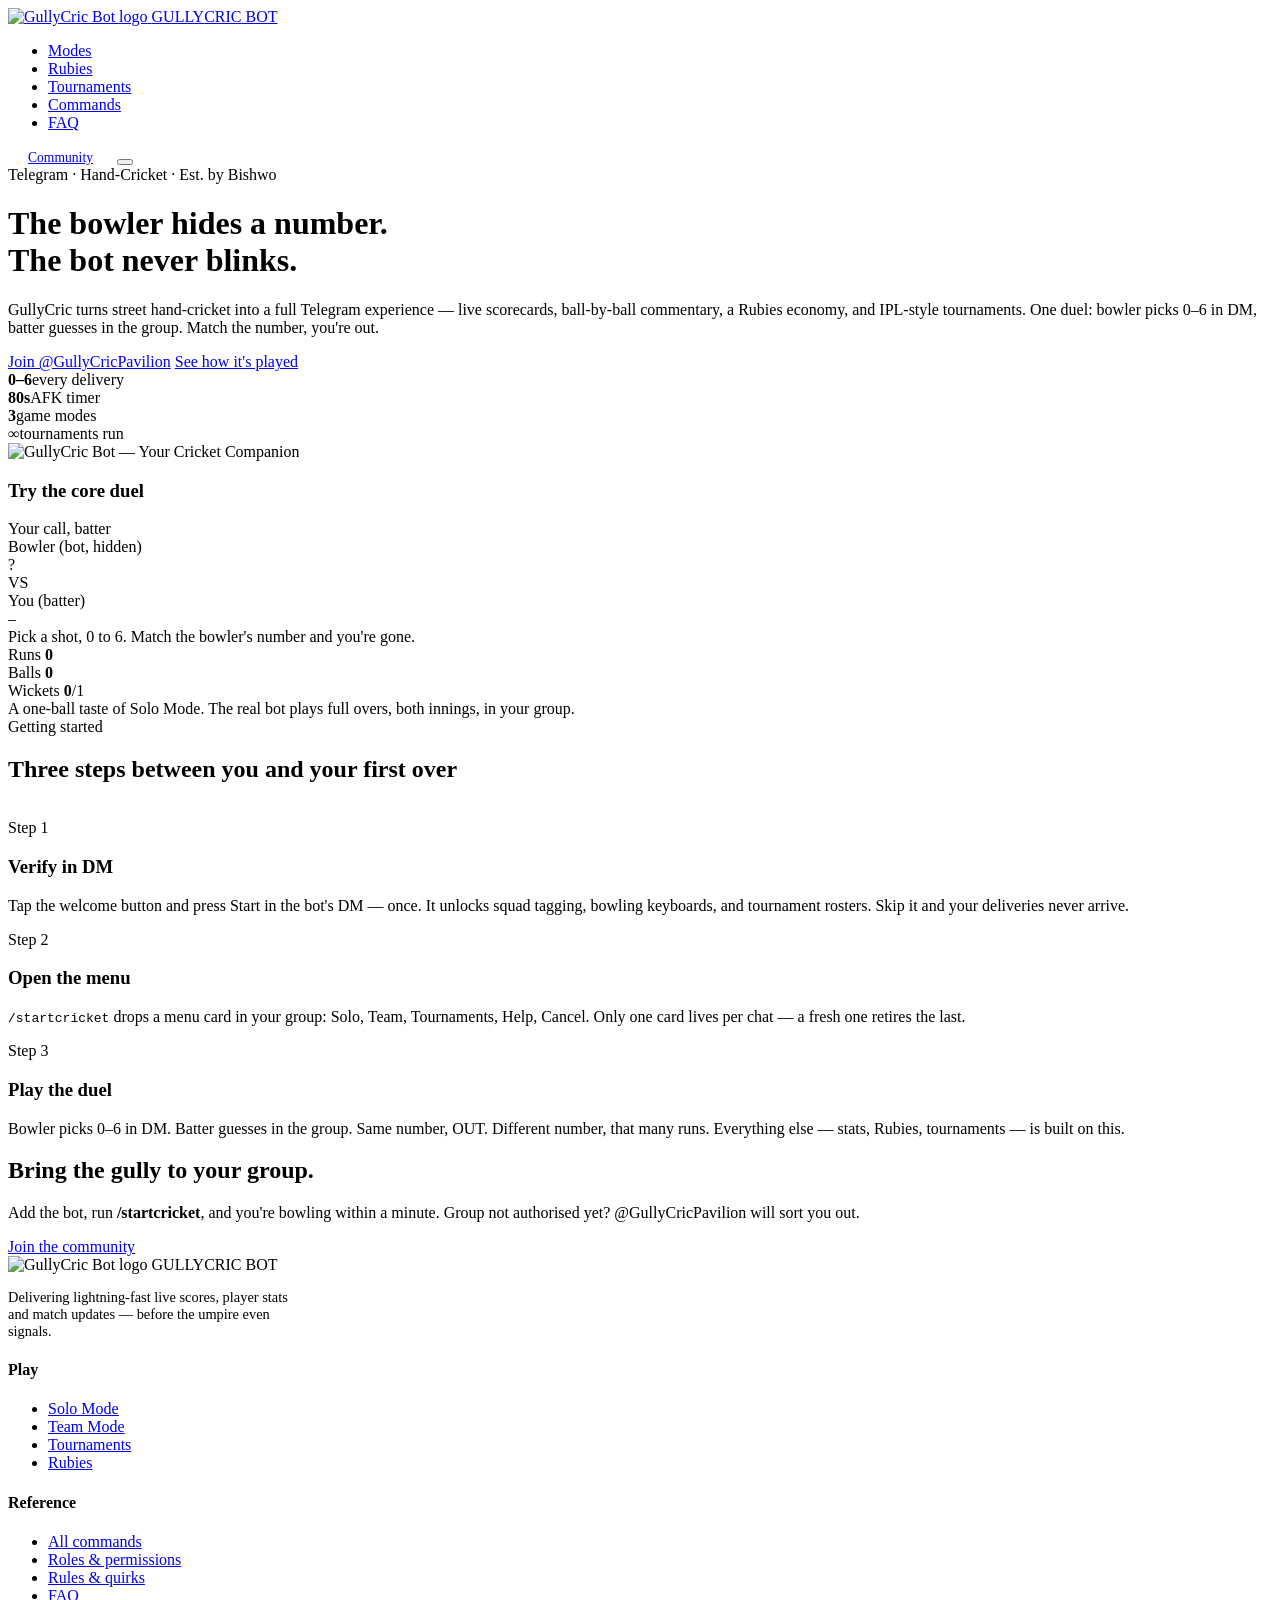
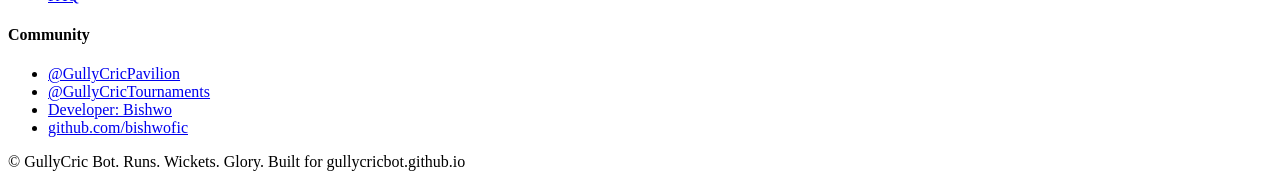
==== index.html @ 6a0cfb1a "Add files via upload" ====
<!DOCTYPE html>
<html lang="en">
<head>
<meta charset="UTF-8">
<meta name="viewport" content="width=device-width, initial-scale=1.0">
<title>GullyCric Bot — Your Cricket Companion</title>
<meta name="description" content="GullyCric brings hand-cricket to Telegram: live scorecards, Rubies betting, IPL-style tournaments and a bot that umpires every ball. Solo, Team, and Tournament modes.">
<link rel="icon" type="image/png" href="assets/img/logo.png">
<link rel="preconnect" href="https://fonts.googleapis.com">
<link rel="preconnect" href="https://fonts.gstatic.com" crossorigin>
<link href="https://fonts.googleapis.com/css2?family=Bricolage+Grotesque:opsz,wght@12..96,200..800&family=Manrope:wght@400;500;700;800&family=Space+Mono:wght@400;700&display=swap" rel="stylesheet">
<link rel="stylesheet" href="css/style.css">
</head>
<body>

<nav class="nav">
  <div class="nav-inner">
    <a href="index.html" class="brand">
      <img src="assets/img/logo.png" alt="GullyCric Bot logo">
      <span class="brand-text">GULLY<span class="red">CRIC</span> BOT</span>
    </a>
    <ul class="nav-links" id="navLinks">
      <li><a href="modes.html" target="_blank">Modes</a></li>
      <li><a href="rubies.html" target="_blank">Rubies</a></li>
      <li><a href="tournaments.html" target="_blank">Tournaments</a></li>
      <li><a href="commands.html" target="_blank">Commands</a></li>
      <li><a href="faq.html" target="_blank">FAQ</a></li>
    </ul>
    <div class="nav-cta">
      <a href="https://t.me/GullyCricPavilion" class="btn btn-ghost" style="padding:10px 20px;font-size:0.85rem;">Community</a>
      <button class="nav-toggle" id="navToggle" aria-label="Toggle menu"><span></span></button>
    </div>
  </div>
</nav>

<main id="top">

  <!-- ================= HERO ================= -->
  <header class="hero">
    <div class="container hero-inner">
      <div class="hero-copy">
        <div class="eyebrow">Telegram · Hand-Cricket · Est. by Bishwo</div>
        <h1>The bowler hides a number.<br>The bot never blinks.</h1>
        <p class="hero-sub">GullyCric turns street hand-cricket into a full Telegram experience — live scorecards, ball-by-ball commentary, a Rubies economy, and IPL-style tournaments. One duel: bowler picks 0–6 in DM, batter guesses in the group. Match the number, you're out.</p>
        <div class="hero-actions">
          <a href="https://t.me/GullyCricPavilion" class="btn btn-primary">Join @GullyCricPavilion</a>
          <a href="modes.html" target="_blank" class="btn btn-outline">See how it's played</a>
        </div>
        <div class="hero-meta">
          <div><b>0–6</b>every delivery</div>
          <div><b>80s</b>AFK timer</div>
          <div><b>3</b>game modes</div>
          <div><b>&#8734;</b>tournaments run</div>
        </div>
      </div>
      <div class="hero-art">
        <img src="assets/img/hero-banner.jpg" alt="GullyCric Bot — Your Cricket Companion">
      </div>
    </div>

    <div class="container">
      <div class="duel" id="duelWidget">
        <div class="duel-head">
          <h3>Try the core duel</h3>
          <span class="duel-status" id="duelStatus">Your call, batter</span>
        </div>
        <div class="duel-board">
          <div class="duel-figure">
            <div class="duel-label">Bowler (bot, hidden)</div>
            <div class="duel-num" id="bowlerNum">?</div>
          </div>
          <div class="duel-vs">VS</div>
          <div class="duel-figure">
            <div class="duel-label">You (batter)</div>
            <div class="duel-num" id="batterNum">–</div>
          </div>
        </div>
        <div class="duel-result" id="duelResult">Pick a shot, 0 to 6. Match the bowler's number and you're gone.</div>
        <div class="duel-picker" id="duelPicker"></div>
        <div class="duel-score">
          <div>Runs <b id="scoreRuns">0</b></div>
          <div>Balls <b id="scoreBalls">0</b></div>
          <div>Wickets <b id="scoreWkts">0</b>/1</div>
        </div>
        <div class="duel-foot">A one-ball taste of Solo Mode. The real bot plays full overs, both innings, in your group.</div>
      </div>
    </div>
  </header>

  <!-- ================= HOW IT WORKS ================= -->
  <section class="how tight" id="how">
    <div class="container">
      <div class="eyebrow">Getting started</div>
      <h2 style="max-width:640px;">Three steps between you and your first over</h2>
    </div>
    <div class="how-grid container" style="margin-top:36px;">
      <div class="how-step">
        <div class="how-tag">Step 1</div>
        <h3>Verify in DM</h3>
        <p>Tap the welcome button and press Start in the bot's DM — once. It unlocks squad tagging, bowling keyboards, and tournament rosters. Skip it and your deliveries never arrive.</p>
      </div>
      <div class="how-step">
        <div class="how-tag">Step 2</div>
        <h3>Open the menu</h3>
        <p><code>/startcricket</code> drops a menu card in your group: Solo, Team, Tournaments, Help, Cancel. Only one card lives per chat — a fresh one retires the last.</p>
      </div>
      <div class="how-step">
        <div class="how-tag">Step 3</div>
        <h3>Play the duel</h3>
        <p>Bowler picks 0–6 in DM. Batter guesses in the group. Same number, OUT. Different number, that many runs. Everything else — stats, Rubies, tournaments — is built on this.</p>
      </div>
    </div>
  </section>

  <!-- ================= CTA ================= -->
  <section class="tight">
    <div class="container">
      <div class="cta-band">
        <div>
          <h2>Bring the gully to your group.</h2>
          <p>Add the bot, run <b>/startcricket</b>, and you're bowling within a minute. Group not authorised yet? @GullyCricPavilion will sort you out.</p>
        </div>
        <div class="cta-band-actions">
          <a href="https://t.me/GullyCricPavilion" class="btn btn-primary">Join the community</a>
          <a href="https://t.me/GullyCricTournaments" class="btn btn-outline" style="border-color:#fff;color:#fff;">Follow tournaments</a>
        </div>
      </div>
    </div>
  </section>

</main>

<footer>
  <div class="container">
    <div class="footer-grid">
      <div>
        <div class="footer-brand">
          <img src="assets/img/logo.png" alt="GullyCric Bot logo">
          <span>GULLYCRIC BOT</span>
        </div>
        <p style="max-width:280px; font-size:0.9rem;">Delivering lightning-fast live scores, player stats and match updates — before the umpire even signals.</p>
      </div>
      <div class="footer-col">
        <h4>Play</h4>
        <ul>
          <li><a href="modes.html">Solo Mode</a></li>
          <li><a href="modes.html">Team Mode</a></li>
          <li><a href="tournaments.html">Tournaments</a></li>
          <li><a href="rubies.html">Rubies</a></li>
        </ul>
      </div>
      <div class="footer-col">
        <h4>Reference</h4>
        <ul>
          <li><a href="commands.html">All commands</a></li>
          <li><a href="tournaments.html#roles">Roles & permissions</a></li>
          <li><a href="modes.html#rules">Rules & quirks</a></li>
          <li><a href="faq.html">FAQ</a></li>
        </ul>
      </div>
      <div class="footer-col">
        <h4>Community</h4>
        <ul>
          <li><a href="https://t.me/GullyCricPavilion">@GullyCricPavilion</a></li>
          <li><a href="https://t.me/GullyCricTournaments">@GullyCricTournaments</a></li>
          <li><a href="https://t.me/bishwofic">Developer: Bishwo</a></li>
          <li><a href="https://github.com/bishwofic">github.com/bishwofic</a></li>
        </ul>
      </div>
    </div>
    <div class="footer-bottom">
      <span>© <span id="year"></span> GullyCric Bot. Runs. Wickets. Glory.</span>
      <span>Built for gullycricbot.github.io</span>
    </div>
  </div>
</footer>

<script src="js/script.js"></script>
</body>
</html>
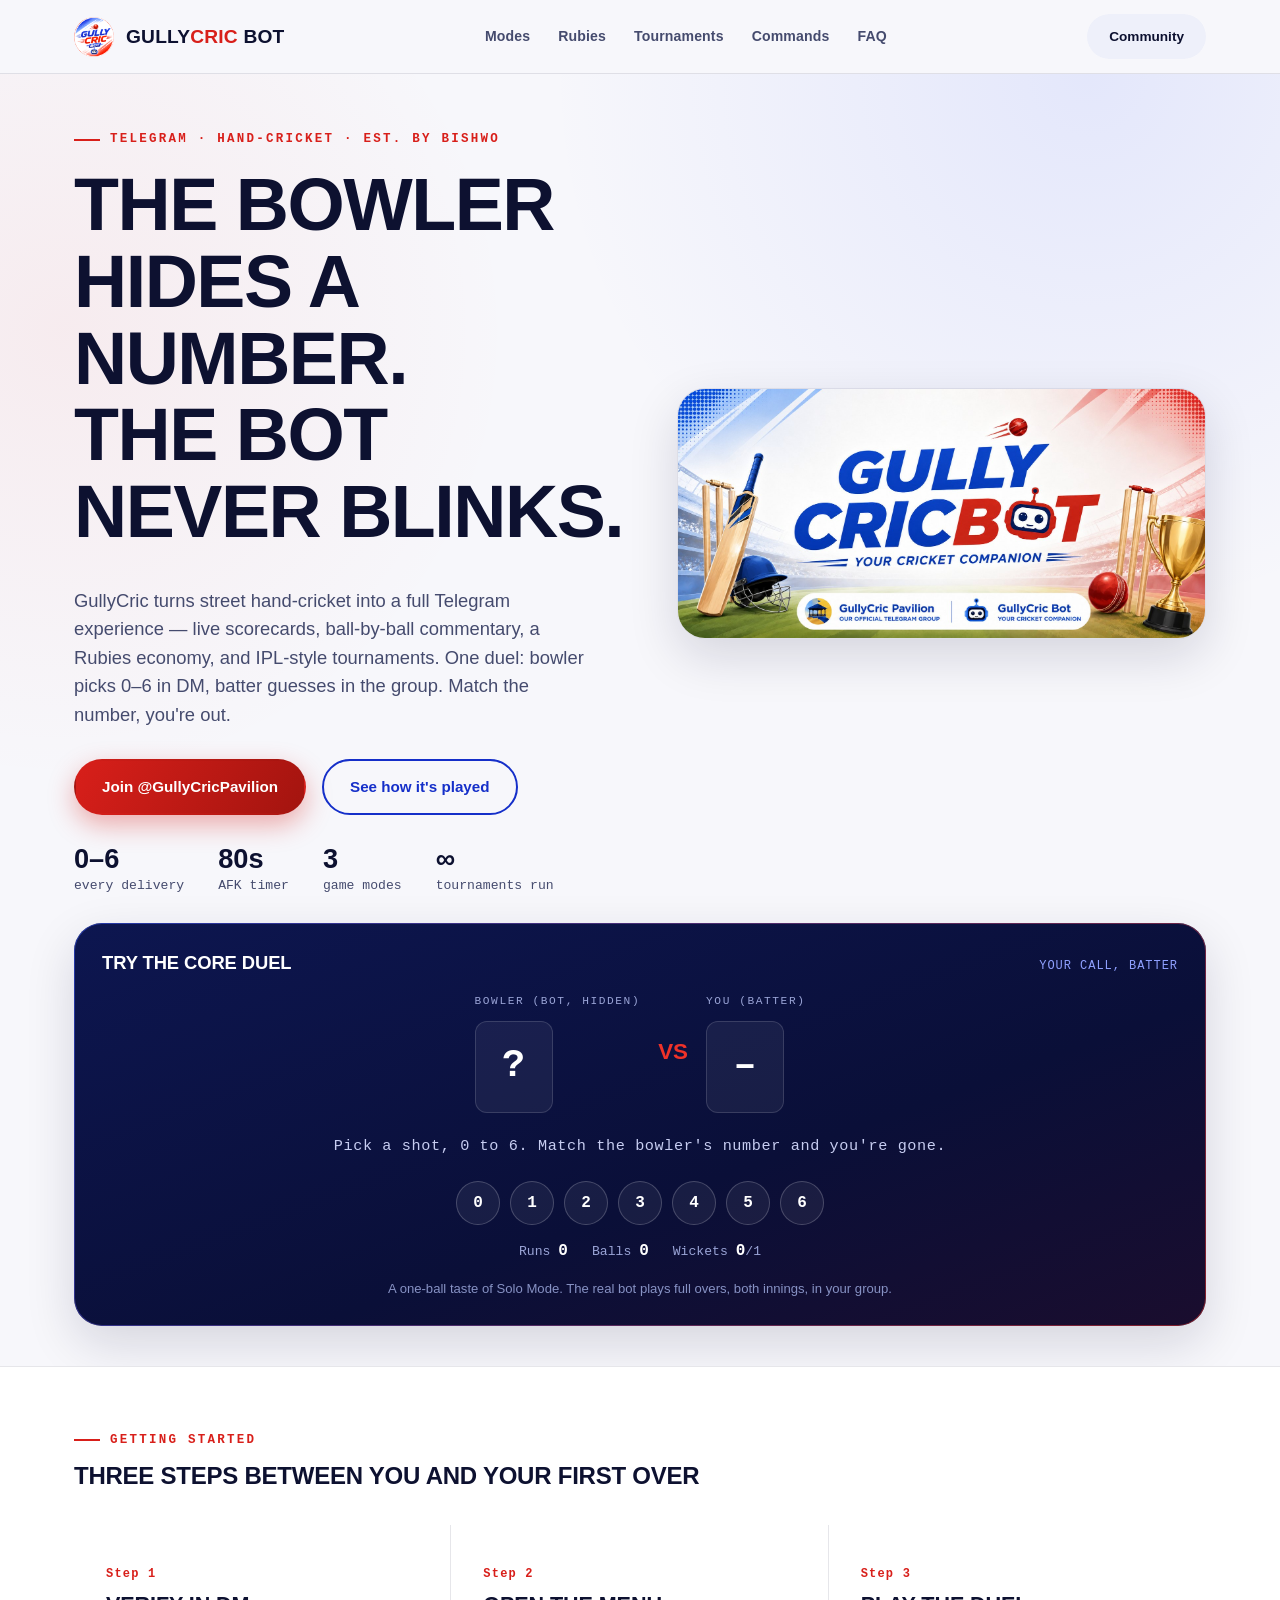
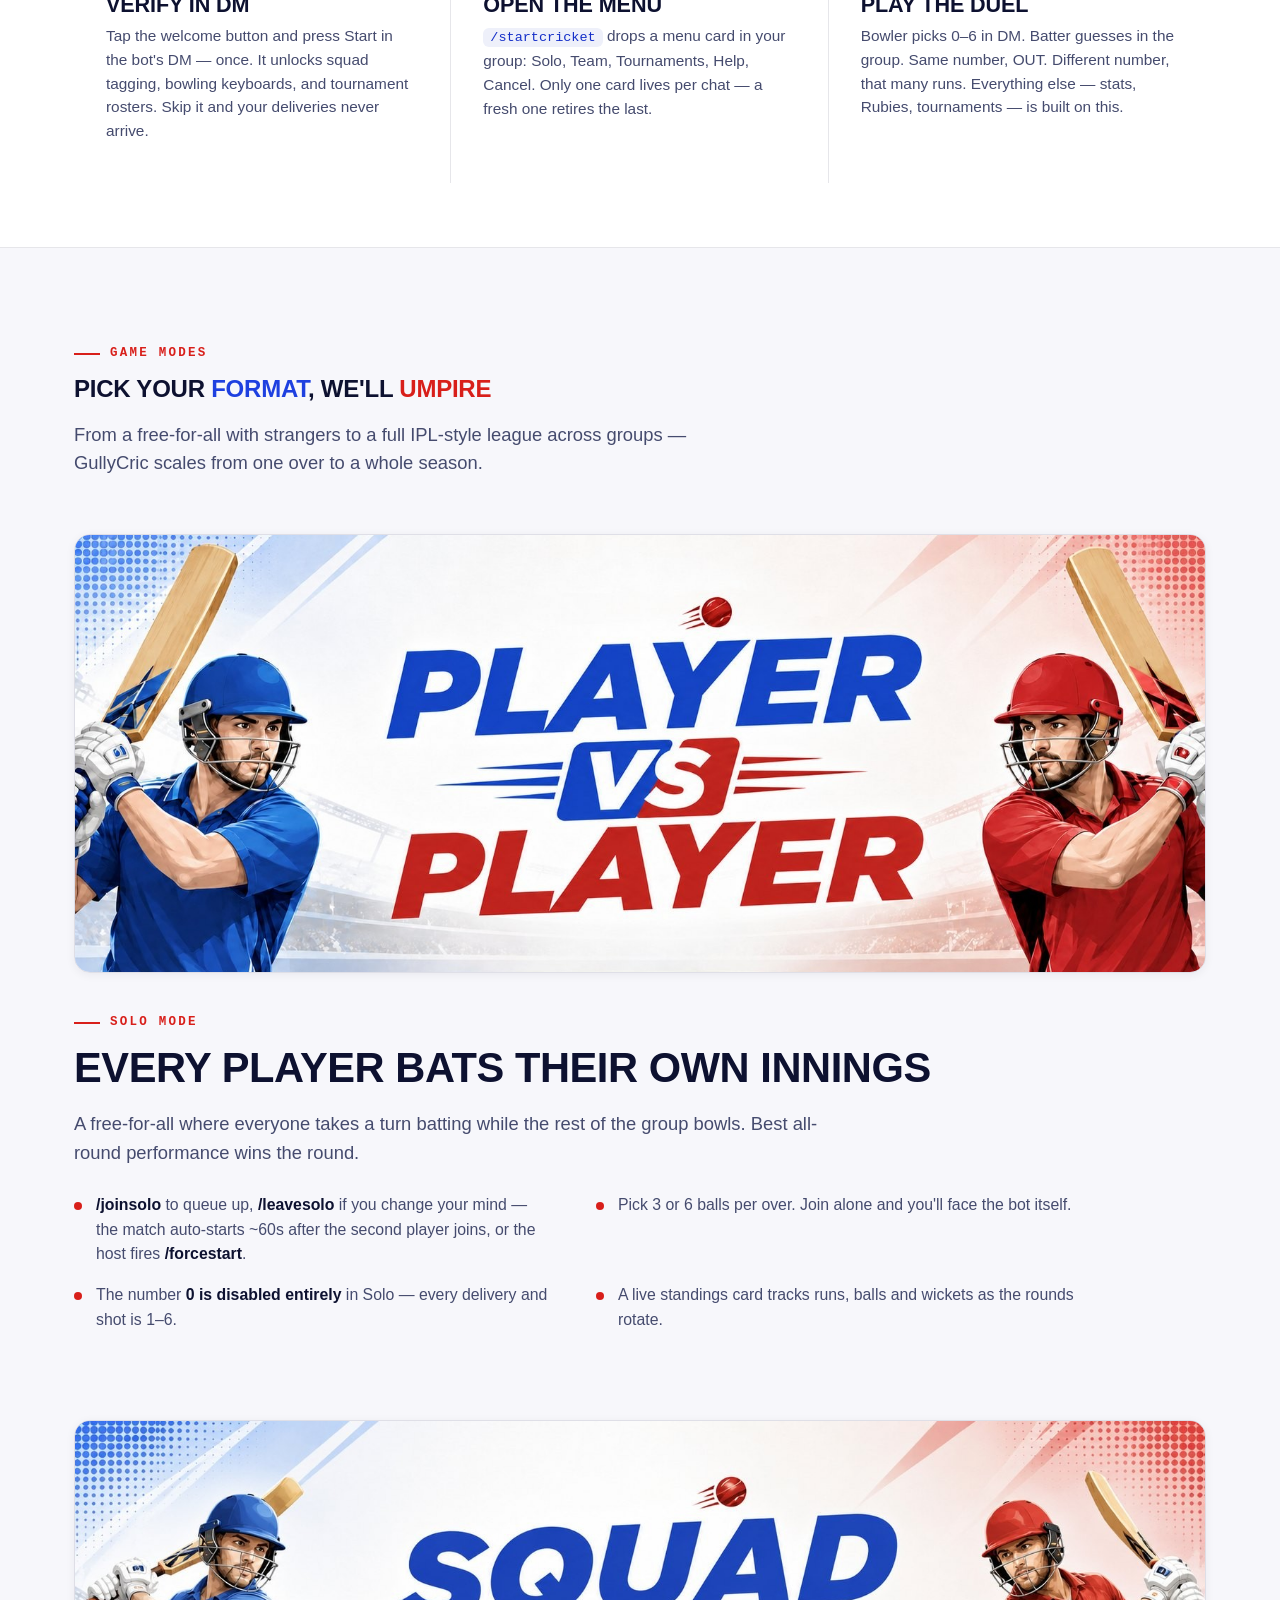
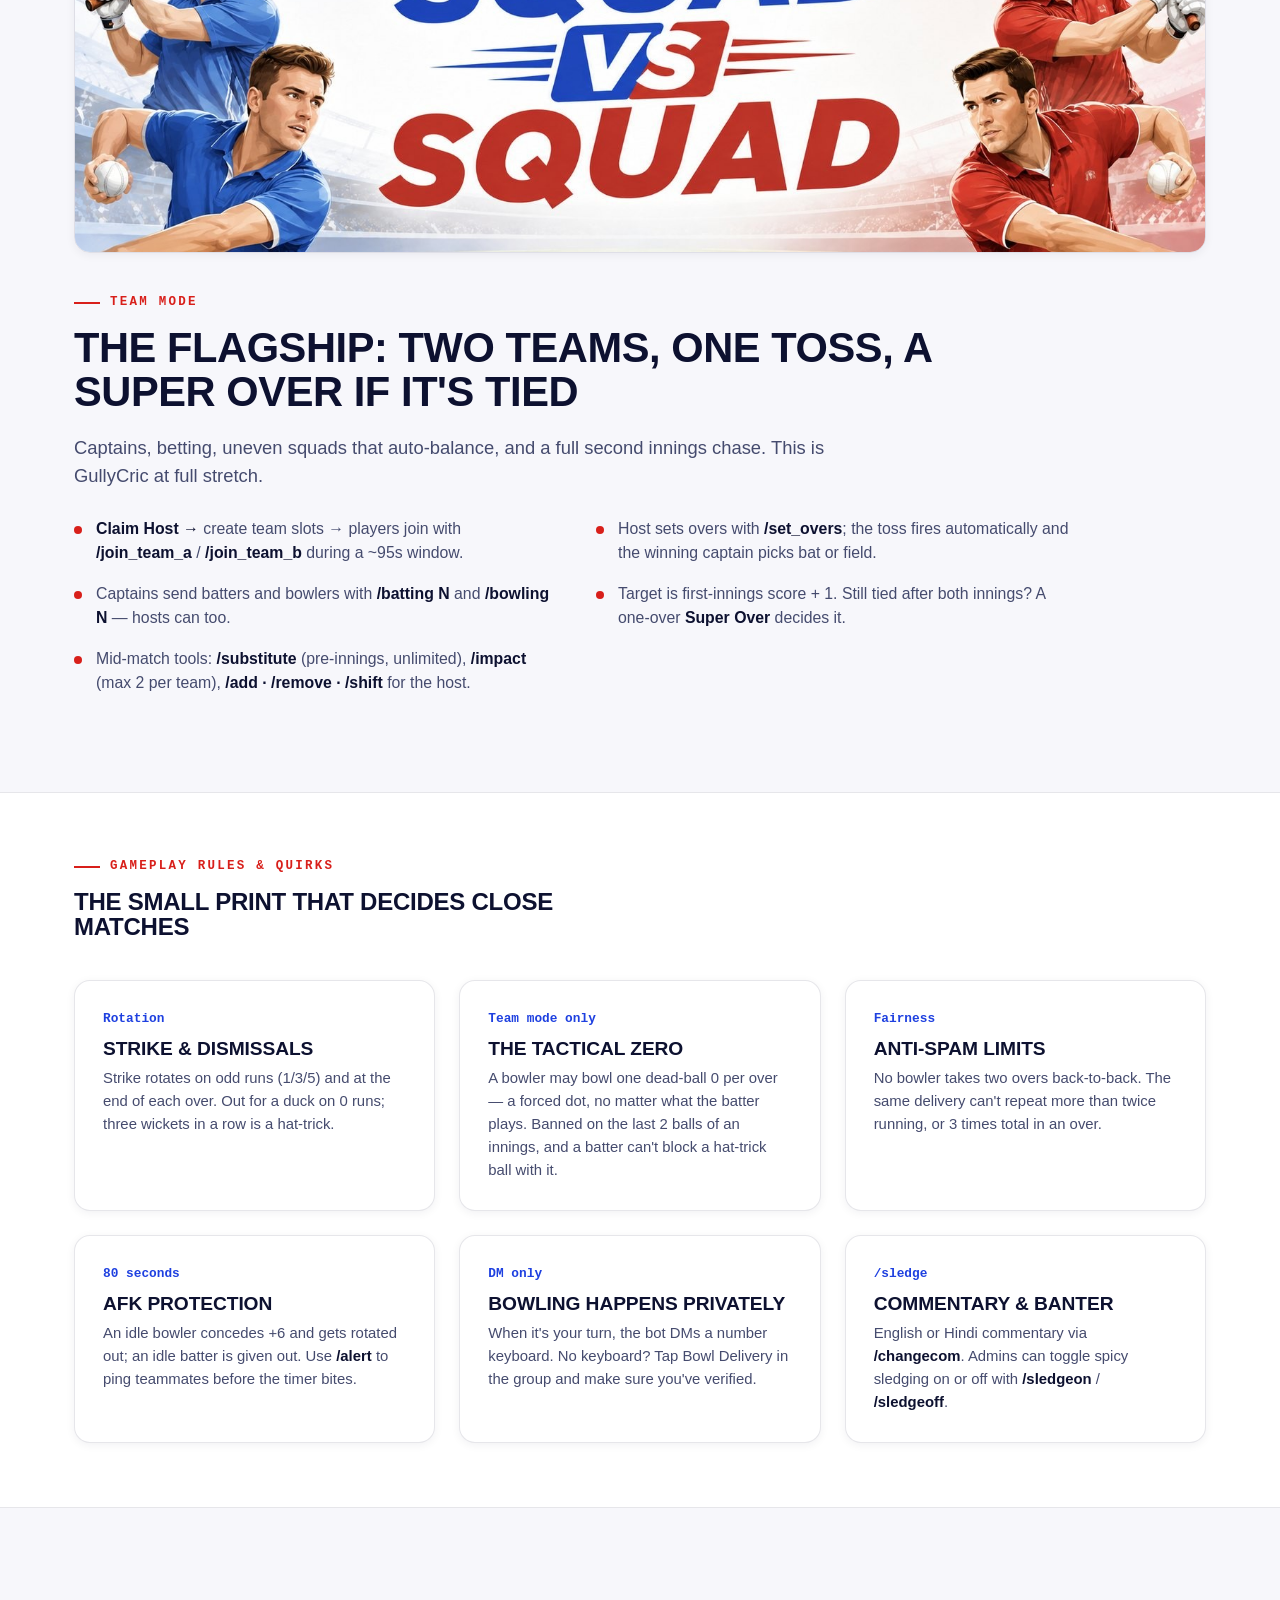
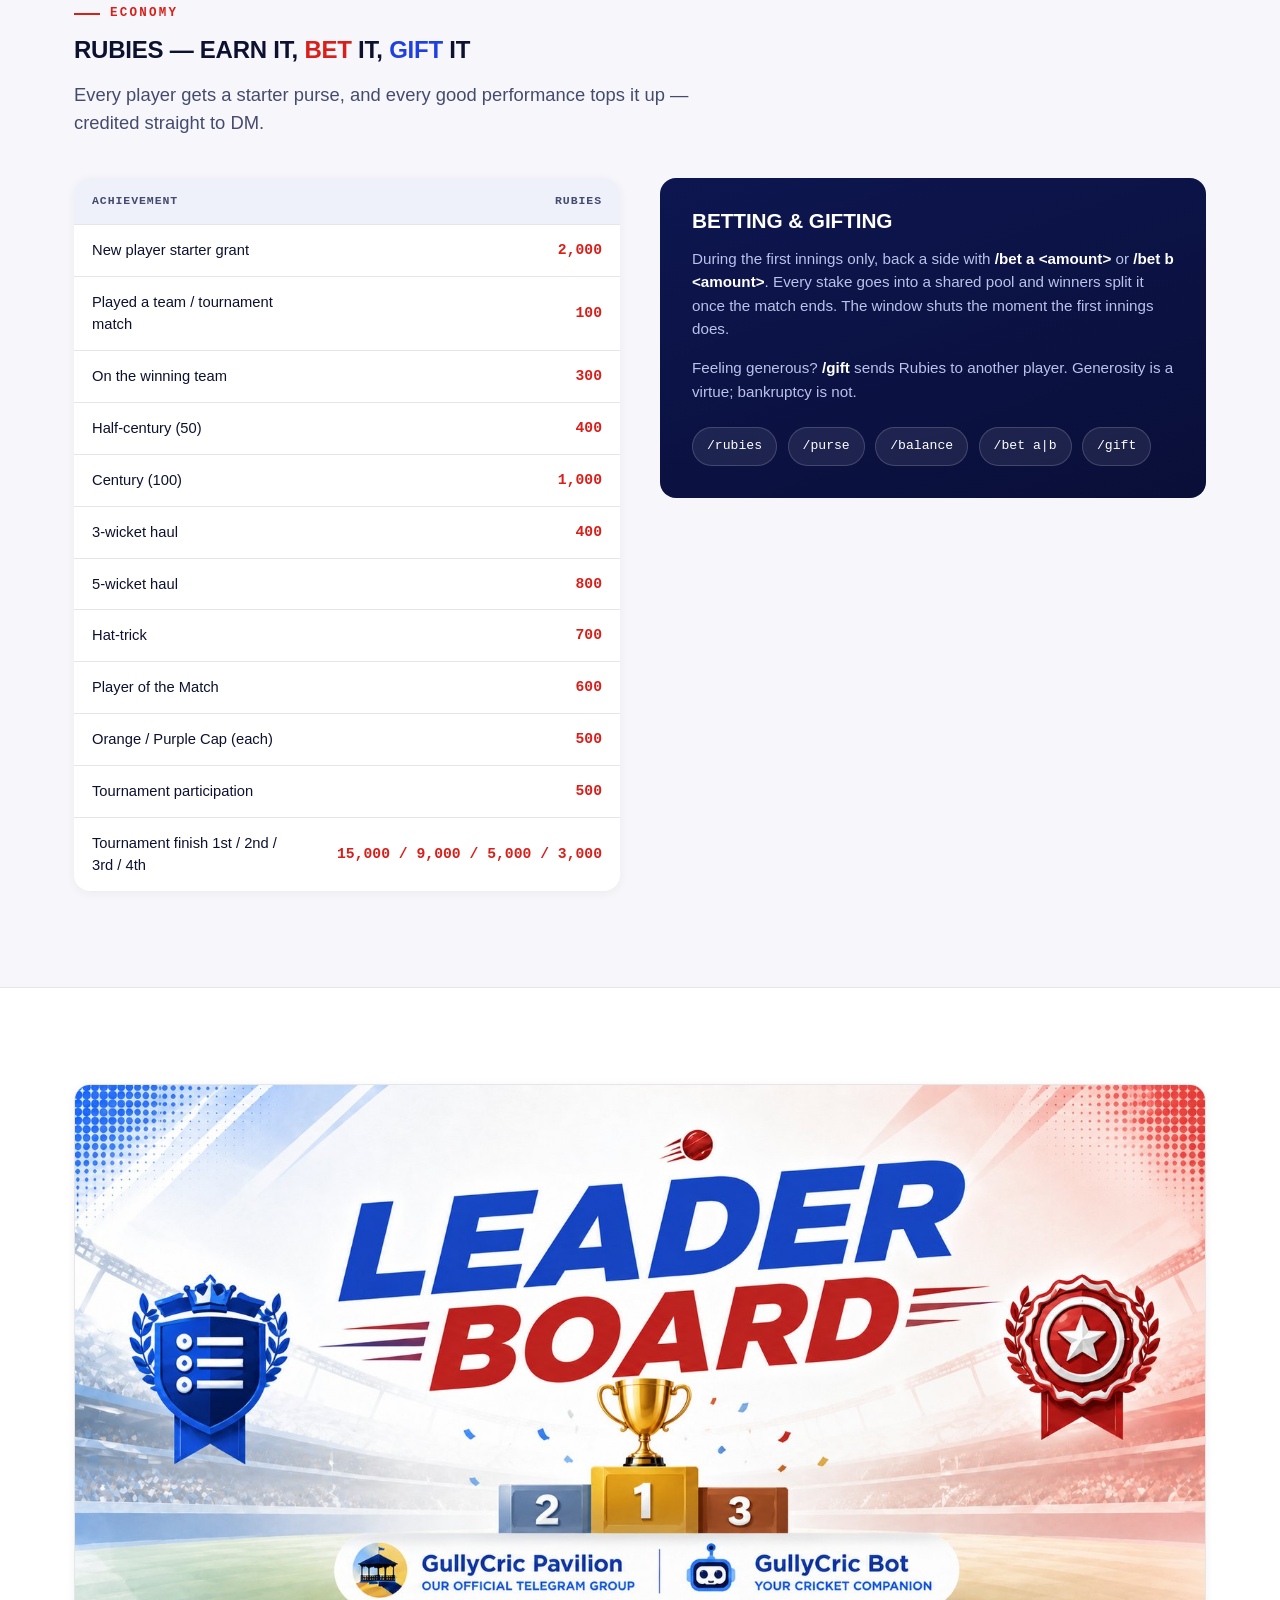
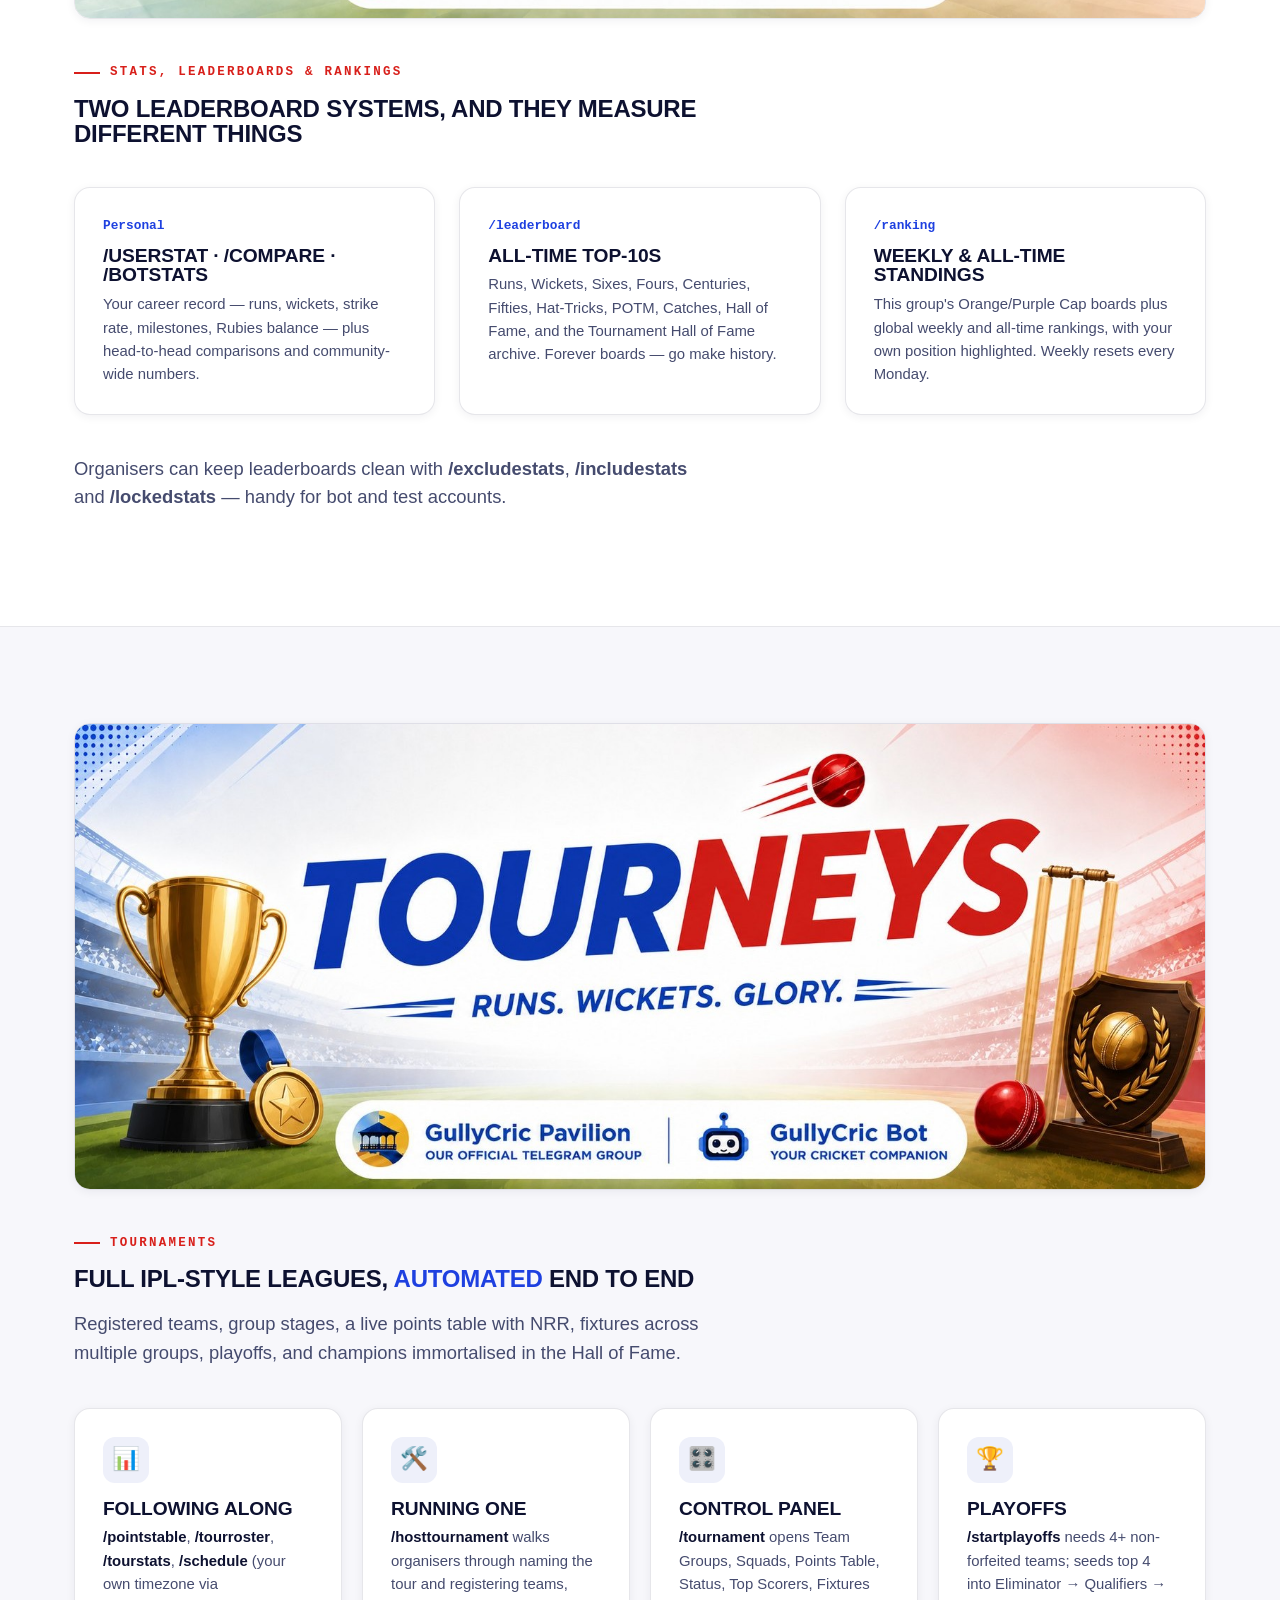
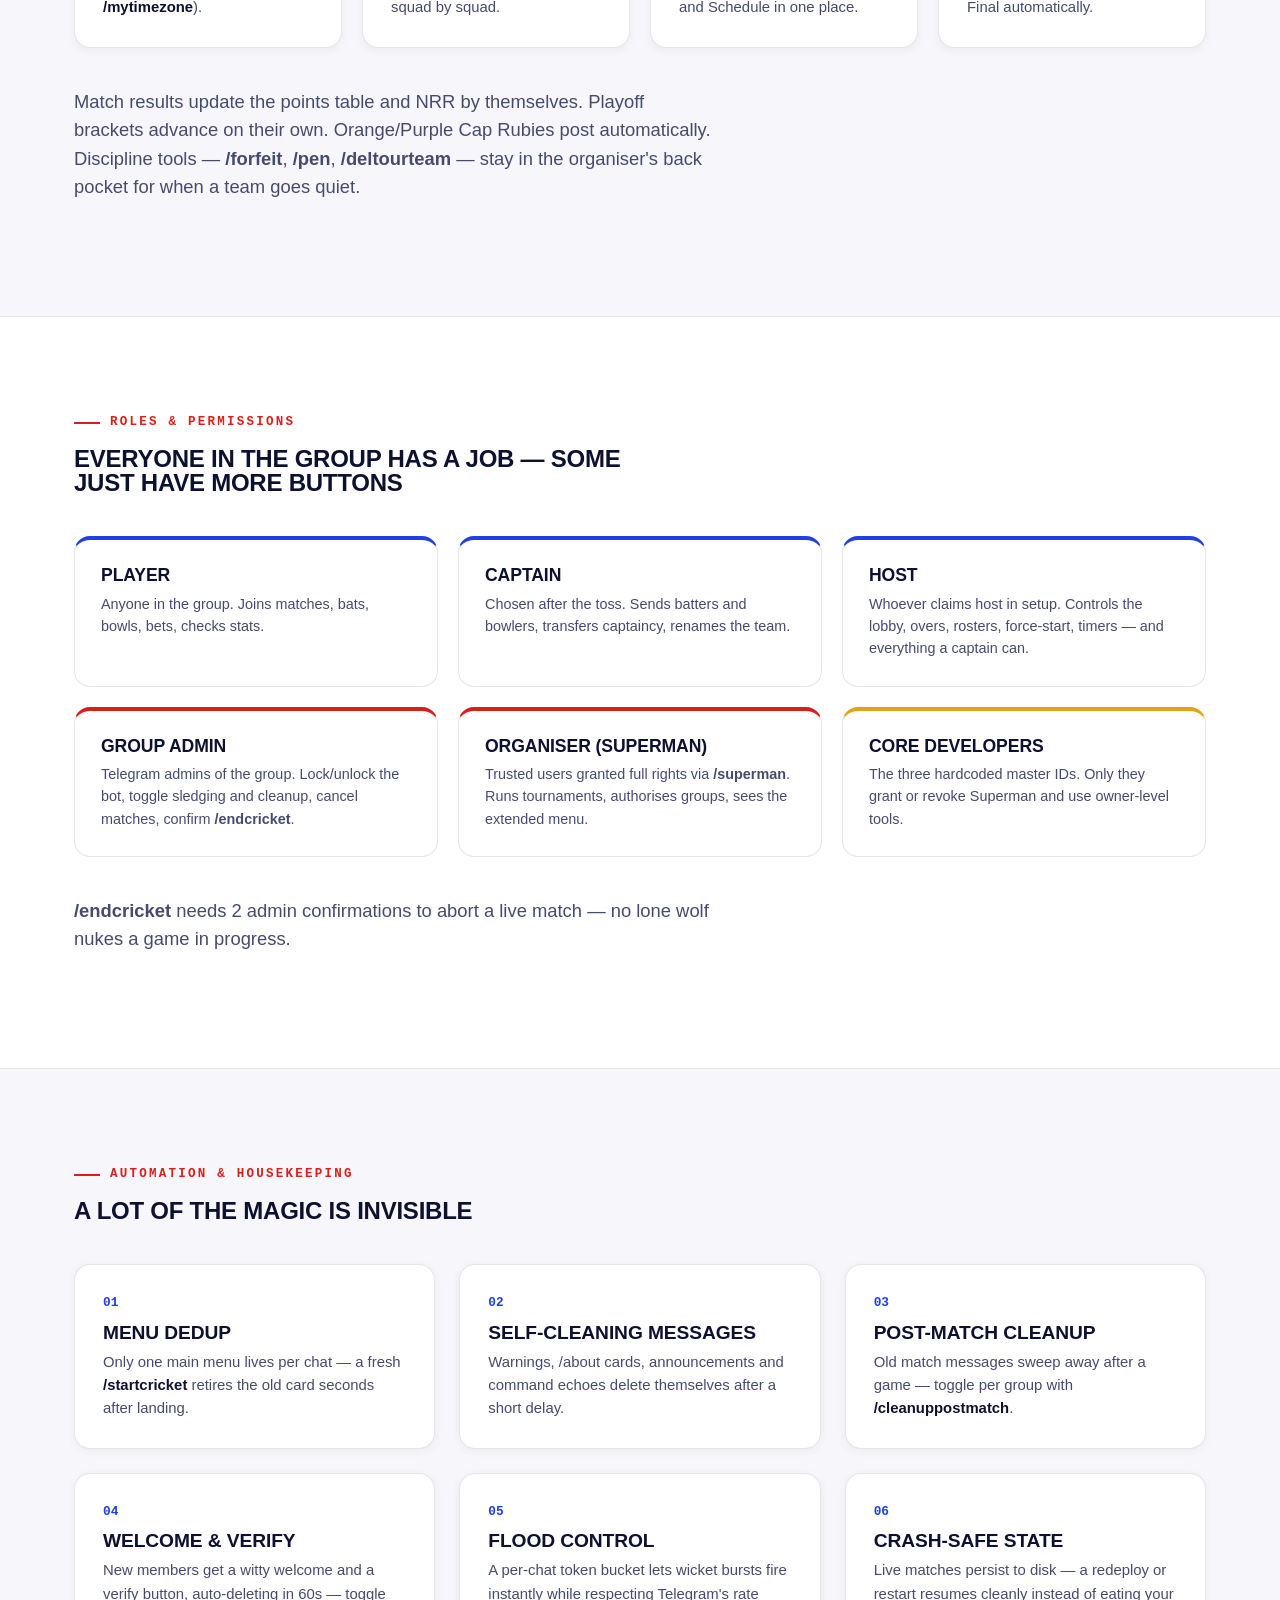
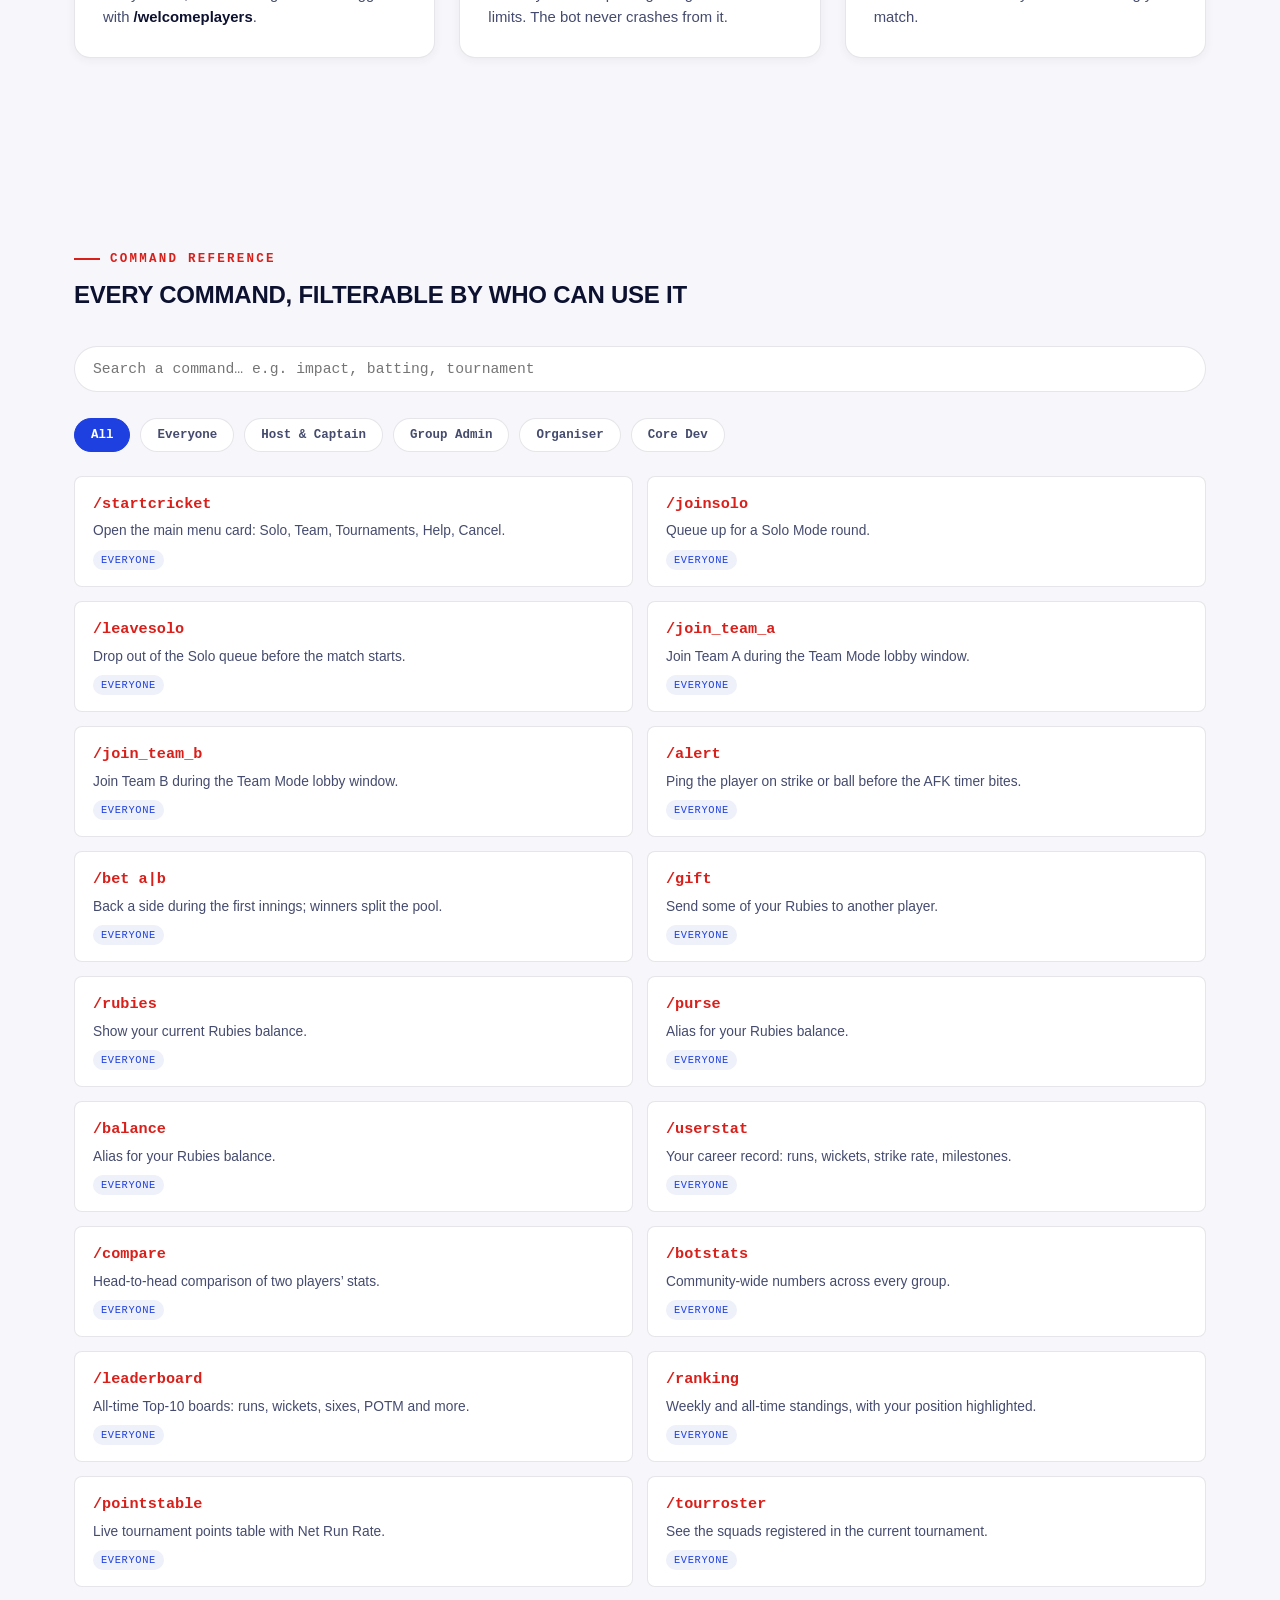
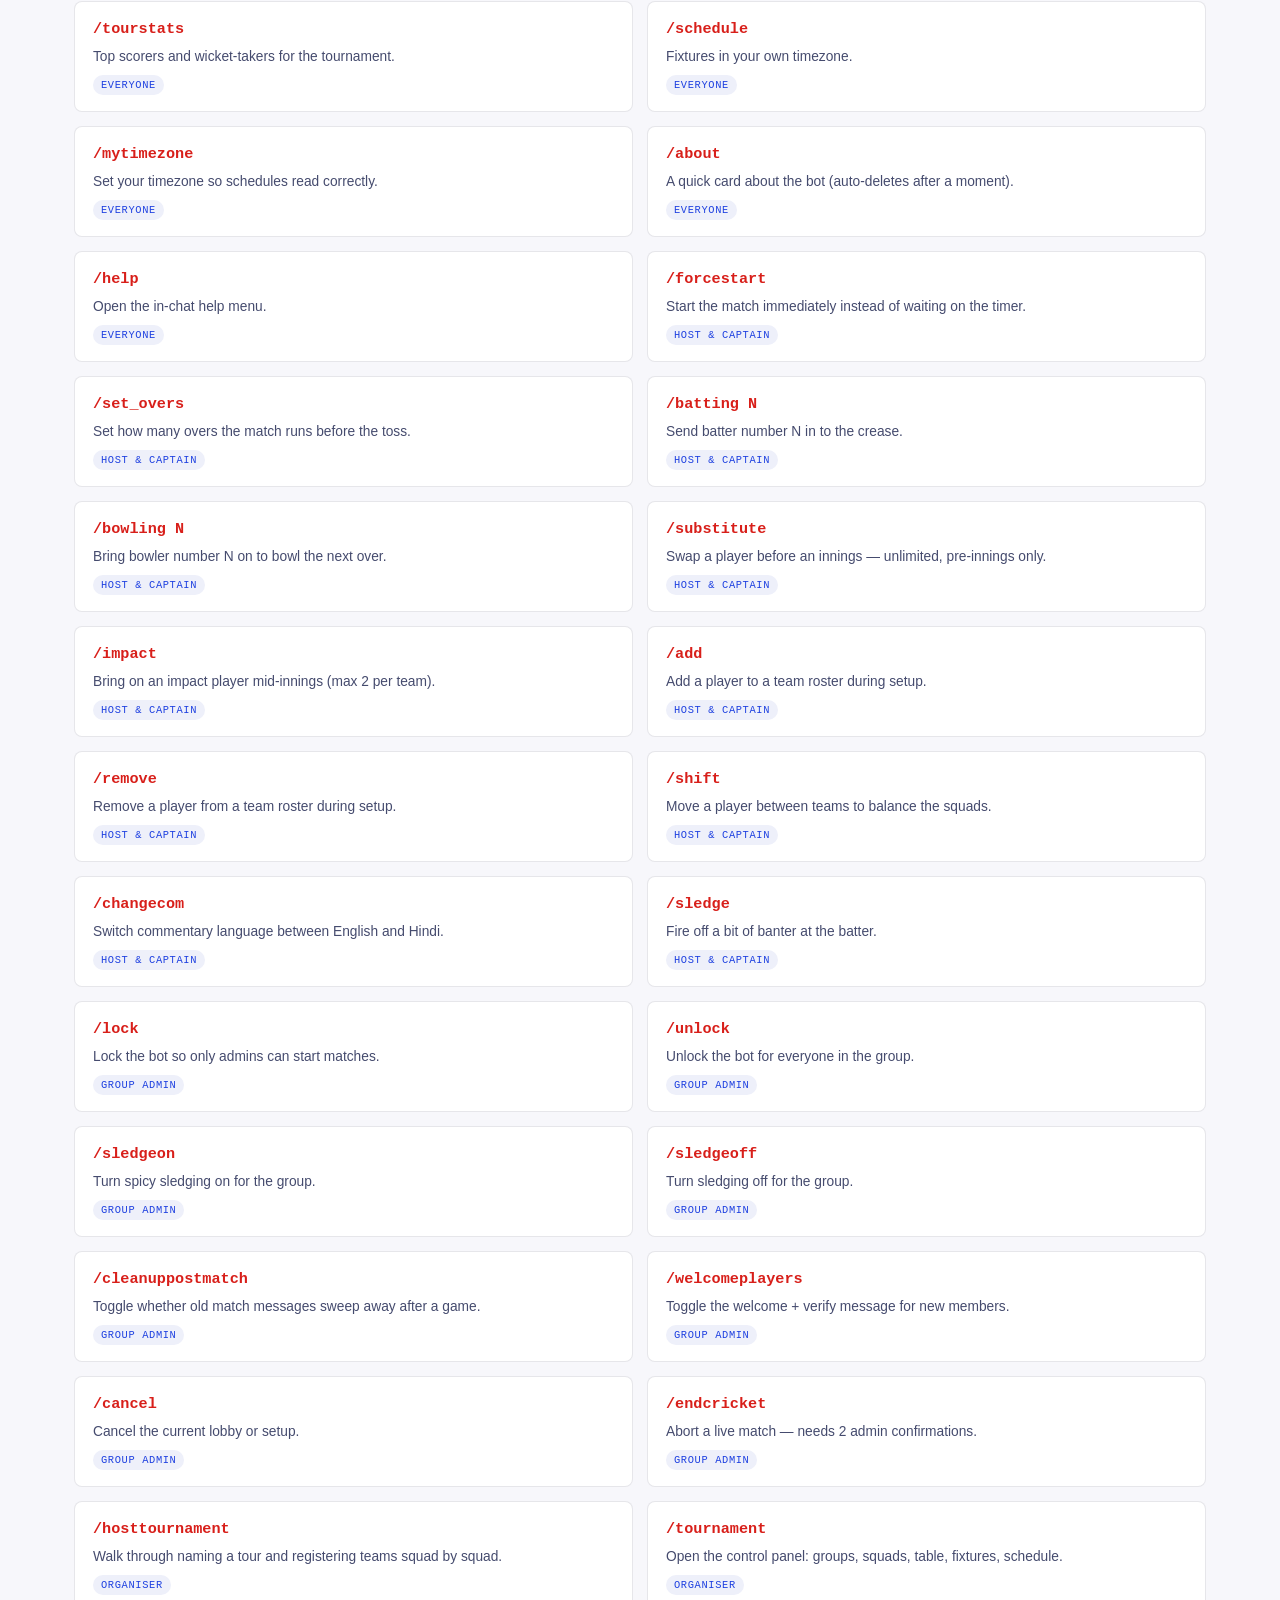
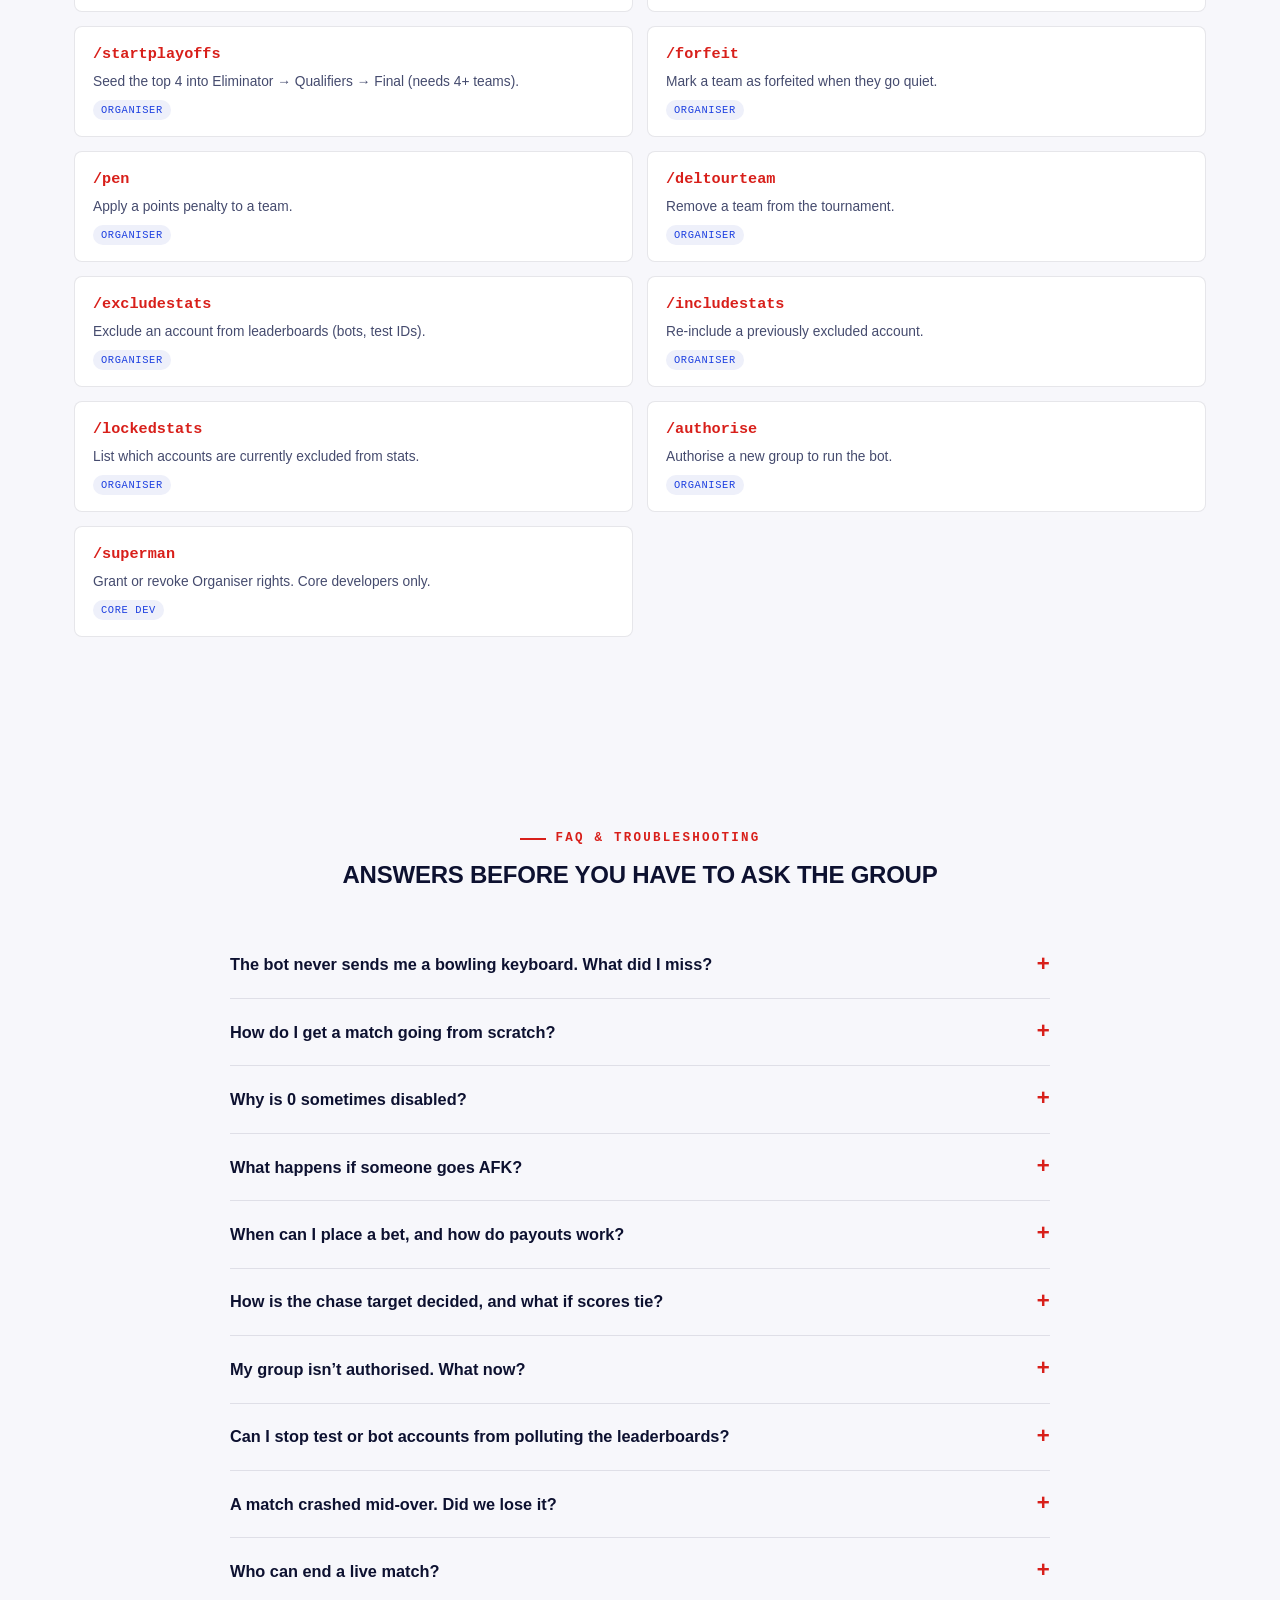
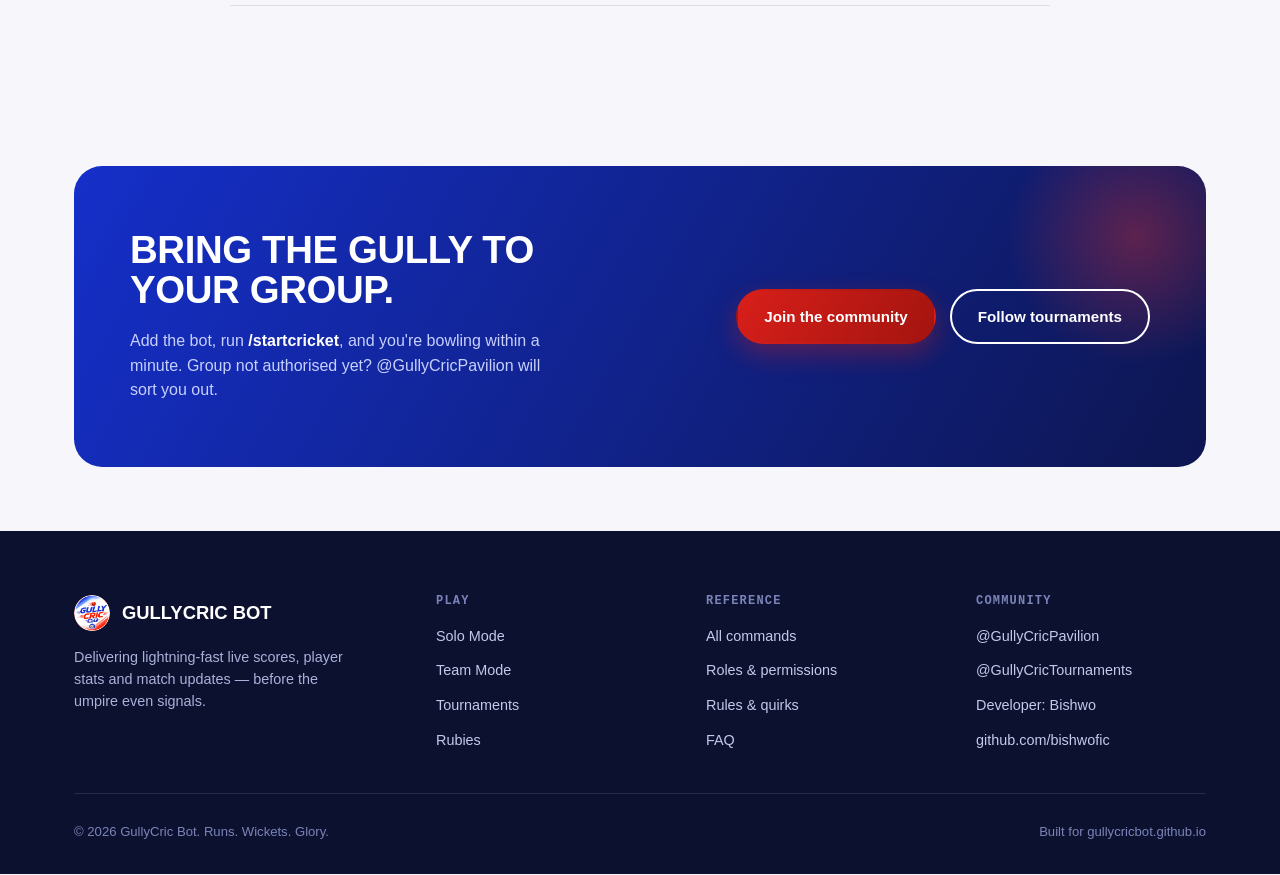
==== commit 13f5d030: "Change navigation links to internal anchors Updated navigation links to use anchor tags for internal" ====
--- a/index.html
+++ b/index.html
@@ -10,21 +10,25 @@
 <link rel="preconnect" href="https://fonts.gstatic.com" crossorigin>
 <link href="https://fonts.googleapis.com/css2?family=Bricolage+Grotesque:opsz,wght@12..96,200..800&family=Manrope:wght@400;500;700;800&family=Space+Mono:wght@400;700&display=swap" rel="stylesheet">
 <link rel="stylesheet" href="css/style.css">
+<style>
+  /* keep anchored sections clear of the sticky nav when scrolled to */
+  section[id], header[id], #top { scroll-margin-top: 88px; }
+</style>
 </head>
 <body>
 
 <nav class="nav">
   <div class="nav-inner">
-    <a href="index.html" class="brand">
+    <a href="#top" class="brand">
       <img src="assets/img/logo.png" alt="GullyCric Bot logo">
       <span class="brand-text">GULLY<span class="red">CRIC</span> BOT</span>
     </a>
     <ul class="nav-links" id="navLinks">
-      <li><a href="modes.html" target="_blank">Modes</a></li>
-      <li><a href="rubies.html" target="_blank">Rubies</a></li>
-      <li><a href="tournaments.html" target="_blank">Tournaments</a></li>
-      <li><a href="commands.html" target="_blank">Commands</a></li>
-      <li><a href="faq.html" target="_blank">FAQ</a></li>
+      <li><a href="#modes">Modes</a></li>
+      <li><a href="#rubies">Rubies</a></li>
+      <li><a href="#tournaments">Tournaments</a></li>
+      <li><a href="#commands">Commands</a></li>
+      <li><a href="#faq">FAQ</a></li>
     </ul>
     <div class="nav-cta">
       <a href="https://t.me/GullyCricPavilion" class="btn btn-ghost" style="padding:10px 20px;font-size:0.85rem;">Community</a>
@@ -44,7 +48,7 @@
         <p class="hero-sub">GullyCric turns street hand-cricket into a full Telegram experience — live scorecards, ball-by-ball commentary, a Rubies economy, and IPL-style tournaments. One duel: bowler picks 0–6 in DM, batter guesses in the group. Match the number, you're out.</p>
         <div class="hero-actions">
           <a href="https://t.me/GullyCricPavilion" class="btn btn-primary">Join @GullyCricPavilion</a>
-          <a href="modes.html" target="_blank" class="btn btn-outline">See how it's played</a>
+          <a href="#modes" class="btn btn-outline">See how it's played</a>
         </div>
         <div class="hero-meta">
           <div><b>0–6</b>every delivery</div>
@@ -112,6 +116,271 @@
     </div>
   </section>
 
+  <!-- ================= MODES ================= -->
+  <section id="modes">
+    <div class="container">
+      <div class="eyebrow">Game modes</div>
+      <h2 class="split-title">Pick your <span class="blue">format</span>, we'll <span class="red">umpire</span></h2>
+      <p class="lede">From a free-for-all with strangers to a full IPL-style league across groups — GullyCric scales from one over to a whole season.</p>
+    </div>
+
+    <div class="container feature" style="margin-top:56px;">
+      <div class="section-banner"><img src="assets/img/banner-solo.jpg" alt="Solo Mode — Player vs Player"></div>
+      <div class="feature-copy">
+        <div class="eyebrow">Solo Mode</div>
+        <h2>Every player bats their own innings</h2>
+        <p class="lede">A free-for-all where everyone takes a turn batting while the rest of the group bowls. Best all-round performance wins the round.</p>
+        <ul class="feature-list cols">
+          <li><b>/joinsolo</b> to queue up, <b>/leavesolo</b> if you change your mind — the match auto-starts ~60s after the second player joins, or the host fires <b>/forcestart</b>.</li>
+          <li>Pick 3 or 6 balls per over. Join alone and you'll face the bot itself.</li>
+          <li>The number <b>0 is disabled entirely</b> in Solo — every delivery and shot is 1–6.</li>
+          <li>A live standings card tracks runs, balls and wickets as the rounds rotate.</li>
+        </ul>
+      </div>
+    </div>
+
+    <div class="container feature" style="margin-top:88px;">
+      <div class="section-banner"><img src="assets/img/banner-team.jpg" alt="Team Mode — Squad vs Squad"></div>
+      <div class="feature-copy">
+        <div class="eyebrow">Team Mode</div>
+        <h2>The flagship: two teams, one toss, a Super Over if it's tied</h2>
+        <p class="lede">Captains, betting, uneven squads that auto-balance, and a full second innings chase. This is GullyCric at full stretch.</p>
+        <ul class="feature-list cols">
+          <li><b>Claim Host →</b> create team slots → players join with <b>/join_team_a</b> / <b>/join_team_b</b> during a ~95s window.</li>
+          <li>Host sets overs with <b>/set_overs</b>; the toss fires automatically and the winning captain picks bat or field.</li>
+          <li>Captains send batters and bowlers with <b>/batting N</b> and <b>/bowling N</b> — hosts can too.</li>
+          <li>Target is first-innings score + 1. Still tied after both innings? A one-over <b>Super Over</b> decides it.</li>
+          <li>Mid-match tools: <b>/substitute</b> (pre-innings, unlimited), <b>/impact</b> (max 2 per team), <b>/add · /remove · /shift</b> for the host.</li>
+        </ul>
+      </div>
+    </div>
+  </section>
+
+  <!-- ================= QUIRKS / RULES ================= -->
+  <section class="tight" style="background:var(--white); border-top:1px solid var(--line); border-bottom:1px solid var(--line);" id="rules">
+    <div class="container">
+      <div class="eyebrow">Gameplay rules & quirks</div>
+      <h2 style="max-width:600px;">The small print that decides close matches</h2>
+      <div class="grid-3 mt-40">
+        <div class="card">
+          <span class="num">Rotation</span>
+          <h3>Strike & dismissals</h3>
+          <p>Strike rotates on odd runs (1/3/5) and at the end of each over. Out for a duck on 0 runs; three wickets in a row is a hat-trick.</p>
+        </div>
+        <div class="card">
+          <span class="num">Team mode only</span>
+          <h3>The tactical zero</h3>
+          <p>A bowler may bowl one dead-ball 0 per over — a forced dot, no matter what the batter plays. Banned on the last 2 balls of an innings, and a batter can't block a hat-trick ball with it.</p>
+        </div>
+        <div class="card">
+          <span class="num">Fairness</span>
+          <h3>Anti-spam limits</h3>
+          <p>No bowler takes two overs back-to-back. The same delivery can't repeat more than twice running, or 3 times total in an over.</p>
+        </div>
+        <div class="card">
+          <span class="num">80 seconds</span>
+          <h3>AFK protection</h3>
+          <p>An idle bowler concedes +6 and gets rotated out; an idle batter is given out. Use <b>/alert</b> to ping teammates before the timer bites.</p>
+        </div>
+        <div class="card">
+          <span class="num">DM only</span>
+          <h3>Bowling happens privately</h3>
+          <p>When it's your turn, the bot DMs a number keyboard. No keyboard? Tap Bowl Delivery in the group and make sure you've verified.</p>
+        </div>
+        <div class="card">
+          <span class="num">/sledge</span>
+          <h3>Commentary & banter</h3>
+          <p>English or Hindi commentary via <b>/changecom</b>. Admins can toggle spicy sledging on or off with <b>/sledgeon</b> / <b>/sledgeoff</b>.</p>
+        </div>
+      </div>
+    </div>
+  </section>
+
+  <!-- ================= RUBIES ================= -->
+  <section id="rubies">
+    <div class="container">
+      <div class="eyebrow">Economy</div>
+      <h2 class="split-title">Rubies — earn it, <span class="red">bet</span> it, <span class="blue">gift</span> it</h2>
+      <p class="lede">Every player gets a starter purse, and every good performance tops it up — credited straight to DM.</p>
+
+      <div class="rubies-wrap mt-40">
+        <table class="ruby-table">
+          <thead><tr><th>Achievement</th><th style="text-align:right;">Rubies</th></tr></thead>
+          <tbody>
+            <tr><td>New player starter grant</td><td class="amt">2,000</td></tr>
+            <tr><td>Played a team / tournament match</td><td class="amt">100</td></tr>
+            <tr><td>On the winning team</td><td class="amt">300</td></tr>
+            <tr><td>Half-century (50)</td><td class="amt">400</td></tr>
+            <tr><td>Century (100)</td><td class="amt">1,000</td></tr>
+            <tr><td>3-wicket haul</td><td class="amt">400</td></tr>
+            <tr><td>5-wicket haul</td><td class="amt">800</td></tr>
+            <tr><td>Hat-trick</td><td class="amt">700</td></tr>
+            <tr><td>Player of the Match</td><td class="amt">600</td></tr>
+            <tr><td>Orange / Purple Cap (each)</td><td class="amt">500</td></tr>
+            <tr><td>Tournament participation</td><td class="amt">500</td></tr>
+            <tr><td>Tournament finish 1st / 2nd / 3rd / 4th</td><td class="amt">15,000 / 9,000 / 5,000 / 3,000</td></tr>
+          </tbody>
+        </table>
+
+        <div class="ruby-side">
+          <h3>Betting & gifting</h3>
+          <p>During the first innings only, back a side with <b>/bet a &lt;amount&gt;</b> or <b>/bet b &lt;amount&gt;</b>. Every stake goes into a shared pool and winners split it once the match ends. The window shuts the moment the first innings does.</p>
+          <p>Feeling generous? <b>/gift</b> sends Rubies to another player. Generosity is a virtue; bankruptcy is not.</p>
+          <div style="margin-top:18px;">
+            <span class="ruby-chip">/rubies</span>
+            <span class="ruby-chip">/purse</span>
+            <span class="ruby-chip">/balance</span>
+            <span class="ruby-chip">/bet a|b</span>
+            <span class="ruby-chip">/gift</span>
+          </div>
+        </div>
+      </div>
+    </div>
+  </section>
+
+  <!-- ================= STATS / LEADERBOARD ================= -->
+  <section style="background:var(--white); border-top:1px solid var(--line); border-bottom:1px solid var(--line);" id="stats">
+    <div class="container">
+      <div class="section-banner"><img src="assets/img/banner-leaderboard.jpg" alt="Leaderboard"></div>
+      <div class="eyebrow">Stats, leaderboards & rankings</div>
+      <h2 style="max-width:640px;">Two leaderboard systems, and they measure different things</h2>
+      <div class="grid-3 mt-40">
+        <div class="card">
+          <span class="num">Personal</span>
+          <h3>/userstat · /compare · /botstats</h3>
+          <p>Your career record — runs, wickets, strike rate, milestones, Rubies balance — plus head-to-head comparisons and community-wide numbers.</p>
+        </div>
+        <div class="card">
+          <span class="num">/leaderboard</span>
+          <h3>All-time Top-10s</h3>
+          <p>Runs, Wickets, Sixes, Fours, Centuries, Fifties, Hat-Tricks, POTM, Catches, Hall of Fame, and the Tournament Hall of Fame archive. Forever boards — go make history.</p>
+        </div>
+        <div class="card">
+          <span class="num">/ranking</span>
+          <h3>Weekly & all-time standings</h3>
+          <p>This group's Orange/Purple Cap boards plus global weekly and all-time rankings, with your own position highlighted. Weekly resets every Monday.</p>
+        </div>
+      </div>
+      <p class="lede mt-40">Organisers can keep leaderboards clean with <b>/excludestats</b>, <b>/includestats</b> and <b>/lockedstats</b> — handy for bot and test accounts.</p>
+    </div>
+  </section>
+
+  <!-- ================= TOURNAMENTS ================= -->
+  <section id="tournaments">
+    <div class="container">
+      <div class="section-banner"><img src="assets/img/banner-tournaments.jpg" alt="Tournaments — Runs, Wickets, Glory"></div>
+      <div class="eyebrow">Tournaments</div>
+      <h2 class="split-title">Full IPL-style leagues, <span class="blue">automated</span> end to end</h2>
+      <p class="lede">Registered teams, group stages, a live points table with NRR, fixtures across multiple groups, playoffs, and champions immortalised in the Hall of Fame.</p>
+
+      <div class="grid-4 mt-40">
+        <div class="card">
+          <div class="card-icon">📊</div>
+          <h3>Following along</h3>
+          <p><b>/pointstable</b>, <b>/tourroster</b>, <b>/tourstats</b>, <b>/schedule</b> (your own timezone via <b>/mytimezone</b>).</p>
+        </div>
+        <div class="card">
+          <div class="card-icon">🛠️</div>
+          <h3>Running one</h3>
+          <p><b>/hosttournament</b> walks organisers through naming the tour and registering teams, squad by squad.</p>
+        </div>
+        <div class="card">
+          <div class="card-icon">🎛️</div>
+          <h3>Control panel</h3>
+          <p><b>/tournament</b> opens Team Groups, Squads, Points Table, Status, Top Scorers, Fixtures and Schedule in one place.</p>
+        </div>
+        <div class="card">
+          <div class="card-icon">🏆</div>
+          <h3>Playoffs</h3>
+          <p><b>/startplayoffs</b> needs 4+ non-forfeited teams; seeds top 4 into Eliminator → Qualifiers → Final automatically.</p>
+        </div>
+      </div>
+
+      <p class="lede mt-40">Match results update the points table and NRR by themselves. Playoff brackets advance on their own. Orange/Purple Cap Rubies post automatically. Discipline tools — <b>/forfeit</b>, <b>/pen</b>, <b>/deltourteam</b> — stay in the organiser's back pocket for when a team goes quiet.</p>
+    </div>
+  </section>
+
+  <!-- ================= ROLES ================= -->
+  <section style="background:var(--white); border-top:1px solid var(--line); border-bottom:1px solid var(--line);" id="roles">
+    <div class="container">
+      <div class="eyebrow">Roles & permissions</div>
+      <h2 style="max-width:600px;">Everyone in the group has a job — some just have more buttons</h2>
+      <div class="roles-grid mt-40">
+        <div class="role-card">
+          <h3>Player</h3>
+          <p>Anyone in the group. Joins matches, bats, bowls, bets, checks stats.</p>
+        </div>
+        <div class="role-card">
+          <h3>Captain</h3>
+          <p>Chosen after the toss. Sends batters and bowlers, transfers captaincy, renames the team.</p>
+        </div>
+        <div class="role-card">
+          <h3>Host</h3>
+          <p>Whoever claims host in setup. Controls the lobby, overs, rosters, force-start, timers — and everything a captain can.</p>
+        </div>
+        <div class="role-card tier-2">
+          <h3>Group Admin</h3>
+          <p>Telegram admins of the group. Lock/unlock the bot, toggle sledging and cleanup, cancel matches, confirm <b>/endcricket</b>.</p>
+        </div>
+        <div class="role-card tier-2">
+          <h3>Organiser (Superman)</h3>
+          <p>Trusted users granted full rights via <b>/superman</b>. Runs tournaments, authorises groups, sees the extended menu.</p>
+        </div>
+        <div class="role-card tier-3">
+          <h3>Core Developers</h3>
+          <p>The three hardcoded master IDs. Only they grant or revoke Superman and use owner-level tools.</p>
+        </div>
+      </div>
+      <p class="lede mt-40"><b>/endcricket</b> needs 2 admin confirmations to abort a live match — no lone wolf nukes a game in progress.</p>
+    </div>
+  </section>
+
+  <!-- ================= AUTOMATION ================= -->
+  <section id="automation">
+    <div class="container">
+      <div class="eyebrow">Automation & housekeeping</div>
+      <h2 style="max-width:640px;">A lot of the magic is invisible</h2>
+      <div class="grid-3 mt-40">
+        <div class="card"><span class="num">01</span><h3>Menu dedup</h3><p>Only one main menu lives per chat — a fresh <b>/startcricket</b> retires the old card seconds after landing.</p></div>
+        <div class="card"><span class="num">02</span><h3>Self-cleaning messages</h3><p>Warnings, /about cards, announcements and command echoes delete themselves after a short delay.</p></div>
+        <div class="card"><span class="num">03</span><h3>Post-match cleanup</h3><p>Old match messages sweep away after a game — toggle per group with <b>/cleanuppostmatch</b>.</p></div>
+        <div class="card"><span class="num">04</span><h3>Welcome & verify</h3><p>New members get a witty welcome and a verify button, auto-deleting in 60s — toggle with <b>/welcomeplayers</b>.</p></div>
+        <div class="card"><span class="num">05</span><h3>Flood control</h3><p>A per-chat token bucket lets wicket bursts fire instantly while respecting Telegram's rate limits. The bot never crashes from it.</p></div>
+        <div class="card"><span class="num">06</span><h3>Crash-safe state</h3><p>Live matches persist to disk — a redeploy or restart resumes cleanly instead of eating your match.</p></div>
+      </div>
+    </div>
+  </section>
+
+  <!-- ================= COMMANDS ================= -->
+  <section id="commands">
+    <div class="container">
+      <div class="eyebrow">Command reference</div>
+      <h2 style="max-width:640px;">Every command, filterable by who can use it</h2>
+
+      <input type="text" class="cmd-search" id="cmdSearch" placeholder="Search a command… e.g. impact, batting, tournament">
+      <div class="cmd-filters" id="cmdFilters">
+        <button class="cmd-filter active" data-tag="all">All</button>
+        <button class="cmd-filter" data-tag="everyone">Everyone</button>
+        <button class="cmd-filter" data-tag="host">Host & Captain</button>
+        <button class="cmd-filter" data-tag="admin">Group Admin</button>
+        <button class="cmd-filter" data-tag="organiser">Organiser</button>
+        <button class="cmd-filter" data-tag="dev">Core Dev</button>
+      </div>
+
+      <div class="cmd-grid" id="cmdGrid"></div>
+      <div class="cmd-empty" id="cmdEmpty">No commands match that search.</div>
+    </div>
+  </section>
+
+  <!-- ================= FAQ ================= -->
+  <section id="faq">
+    <div class="container">
+      <div class="eyebrow center mx-auto" style="justify-content:center;">FAQ & troubleshooting</div>
+      <h2 class="center" style="max-width:640px;margin:0 auto 44px;">Answers before you have to ask the group</h2>
+      <div class="faq" id="faqList"></div>
+    </div>
+  </section>
+
   <!-- ================= CTA ================= -->
   <section class="tight">
     <div class="container">
@@ -143,19 +412,19 @@
       <div class="footer-col">
         <h4>Play</h4>
         <ul>
-          <li><a href="modes.html">Solo Mode</a></li>
-          <li><a href="modes.html">Team Mode</a></li>
-          <li><a href="tournaments.html">Tournaments</a></li>
-          <li><a href="rubies.html">Rubies</a></li>
+          <li><a href="#modes">Solo Mode</a></li>
+          <li><a href="#modes">Team Mode</a></li>
+          <li><a href="#tournaments">Tournaments</a></li>
+          <li><a href="#rubies">Rubies</a></li>
         </ul>
       </div>
       <div class="footer-col">
         <h4>Reference</h4>
         <ul>
-          <li><a href="commands.html">All commands</a></li>
-          <li><a href="tournaments.html#roles">Roles & permissions</a></li>
-          <li><a href="modes.html#rules">Rules & quirks</a></li>
-          <li><a href="faq.html">FAQ</a></li>
+          <li><a href="#commands">All commands</a></li>
+          <li><a href="#roles">Roles & permissions</a></li>
+          <li><a href="#rules">Rules & quirks</a></li>
+          <li><a href="#faq">FAQ</a></li>
         </ul>
       </div>
       <div class="footer-col">
@@ -177,4 +446,4 @@
 
 <script src="js/script.js"></script>
 </body>
-</html>+</html>
--- a/css/style.css
+++ b/css/style.css
@@ -0,0 +1,635 @@
+/* ==========================================================================
+   GullyCric Bot — stylesheet
+   Palette: deep royal blue + cricket red, off-white paper, ink navy, gold
+   Display: Bricolage Grotesque (bold, non-condensed) · Body: Manrope · Data: Space Mono
+   Note: 'Geomini' is kept first in the display stack so a local @font-face
+   named "Geomini" (if you add one) wins automatically; otherwise Bricolage
+   Grotesque renders — a bold, characterful, NON-condensed display face.
+   ========================================================================== */
+
+:root{
+  --blue-900:#0d1650;
+  --blue-700:#152fc9;
+  --blue-600:#1e40e0;
+  --blue-500:#3a5bff;
+  --red-700:#a3140f;
+  --red-600:#d81f1a;
+  --red-500:#ef3229;
+  --gold-500:#e2a415;
+  --green-500:#1caa6b;
+  --ink:#0d1130;
+  --ink-soft:#454b6e;
+  --paper:#f7f7fb;
+  --paper-dim:#eef0fa;
+  --white:#ffffff;
+  --line:rgba(13,17,48,0.10);
+
+  --display: 'Geomini', 'Bricolage Grotesque', sans-serif;
+  --body: 'Manrope', sans-serif;
+  --mono: 'Space Mono', monospace;
+
+  --radius-s:8px;
+  --radius-m:16px;
+  --radius-l:28px;
+  --shadow-1: 0 2px 10px rgba(13,17,48,0.06);
+  --shadow-2: 0 18px 50px rgba(13,17,48,0.14);
+  --container: 1180px;
+}
+
+*,*::before,*::after{ box-sizing:border-box; }
+html{ scroll-behavior:smooth; }
+@media (prefers-reduced-motion: reduce){
+  html{ scroll-behavior:auto; }
+  *{ animation-duration:0.001ms !important; animation-iteration-count:1 !important; transition-duration:0.001ms !important; }
+}
+
+body{
+  margin:0;
+  font-family:var(--body);
+  background:var(--paper);
+  color:var(--ink);
+  line-height:1.55;
+  -webkit-font-smoothing:antialiased;
+  text-rendering:optimizeLegibility;
+}
+
+img{ max-width:100%; display:block; }
+a{ color:inherit; }
+
+/* keyboard accessibility — visible focus everywhere */
+:focus-visible{
+  outline:3px solid var(--blue-500);
+  outline-offset:3px;
+  border-radius:6px;
+}
+
+.container{
+  max-width:var(--container);
+  margin:0 auto;
+  padding:0 24px;
+}
+
+h1,h2,h3,h4{
+  font-family:var(--display);
+  font-weight:800;
+  letter-spacing:-0.01em;
+  line-height:1.04;
+  margin:0 0 .5em;
+  text-transform:uppercase;
+}
+h3,h4{ font-weight:700; letter-spacing:-0.005em; }
+
+.eyebrow{
+  font-family:var(--mono);
+  font-size:12.5px;
+  letter-spacing:0.18em;
+  text-transform:uppercase;
+  color:var(--red-600);
+  display:flex;
+  align-items:center;
+  gap:10px;
+  margin-bottom:14px;
+  font-weight:700;
+}
+.eyebrow::before{
+  content:"";
+  width:26px; height:2px;
+  background:var(--red-600);
+  display:inline-block;
+  flex:0 0 auto;
+}
+.eyebrow.center{ justify-content:center; }
+
+.lede{
+  font-size:1.15rem;
+  color:var(--ink-soft);
+  max-width:640px;
+}
+
+section{ position:relative; padding:96px 0; }
+section.tight{ padding:64px 0; }
+
+.split-title{ display:block; }
+.split-title .blue{ color:var(--blue-600); }
+.split-title .red{ color:var(--red-600); }
+
+/* ---------- buttons ---------- */
+.btn{
+  display:inline-flex;
+  align-items:center;
+  gap:10px;
+  font-family:var(--body);
+  font-weight:800;
+  font-size:0.95rem;
+  padding:14px 26px;
+  border-radius:100px;
+  text-decoration:none;
+  border:2px solid transparent;
+  cursor:pointer;
+  transition:transform .18s ease, box-shadow .18s ease, background .18s ease, color .18s ease;
+}
+.btn:hover{ transform:translateY(-2px); }
+.btn:active{ transform:translateY(0); }
+.btn-primary{
+  background:linear-gradient(120deg, var(--red-600), var(--red-700));
+  color:var(--white);
+  box-shadow:0 10px 26px rgba(216,31,26,0.35);
+}
+.btn-primary:hover{ box-shadow:0 14px 30px rgba(216,31,26,0.45); }
+.btn-outline{
+  background:transparent;
+  border-color:var(--blue-700);
+  color:var(--blue-700);
+}
+.btn-outline:hover{ background:var(--blue-700); color:var(--white); }
+.btn-ghost{
+  background:var(--paper-dim);
+  color:var(--ink);
+}
+.btn-ghost:hover{ background:var(--blue-700); color:var(--white); }
+
+/* ---------- nav ---------- */
+.nav{
+  position:sticky; top:0; z-index:100;
+  background:rgba(247,247,251,0.85);
+  backdrop-filter:blur(10px);
+  -webkit-backdrop-filter:blur(10px);
+  border-bottom:1px solid var(--line);
+  transition:box-shadow .2s ease, background .2s ease;
+}
+.nav.scrolled{ box-shadow:0 6px 24px rgba(13,17,48,0.08); background:rgba(247,247,251,0.95); }
+.nav-inner{
+  display:flex; align-items:center; justify-content:space-between;
+  padding:14px 24px;
+  max-width:var(--container);
+  margin:0 auto;
+}
+.brand{ display:flex; align-items:center; gap:12px; text-decoration:none; }
+.brand img{ width:40px; height:40px; border-radius:50%; }
+.brand-text{ font-family:var(--display); font-weight:800; font-size:1.2rem; letter-spacing:0.01em; color:var(--ink); }
+.brand-text .red{ color:var(--red-600); }
+
+.nav-links{
+  display:flex; align-items:center; gap:28px;
+  list-style:none; margin:0; padding:0;
+}
+.nav-links a{
+  position:relative;
+  text-decoration:none;
+  font-weight:700; font-size:0.88rem;
+  color:var(--ink-soft);
+  letter-spacing:0.01em;
+  transition:color .15s ease;
+}
+.nav-links a::after{
+  content:""; position:absolute; left:0; right:0; bottom:-6px; height:2px;
+  background:var(--red-600); transform:scaleX(0); transform-origin:left;
+  transition:transform .2s ease;
+}
+.nav-links a:hover{ color:var(--red-600); }
+.nav-links a:hover::after{ transform:scaleX(1); }
+
+.nav-cta{ display:flex; align-items:center; gap:14px; }
+.nav-toggle{
+  display:none;
+  background:none; border:none; cursor:pointer;
+  width:40px; height:40px; align-items:center; justify-content:center;
+}
+.nav-toggle span{
+  display:block; width:22px; height:2px; background:var(--ink);
+  position:relative; transition:background .2s ease;
+}
+.nav-toggle span::before,.nav-toggle span::after{
+  content:""; position:absolute; width:22px; height:2px; background:var(--ink); left:0;
+  transition:transform .2s ease, top .2s ease;
+}
+.nav-toggle span::before{ top:-7px; }
+.nav-toggle span::after{ top:7px; }
+.nav-toggle.active span{ background:transparent; }
+.nav-toggle.active span::before{ top:0; transform:rotate(45deg); }
+.nav-toggle.active span::after{ top:0; transform:rotate(-45deg); }
+
+/* ---------- hero ---------- */
+.hero{
+  padding:56px 0 40px;
+  overflow:hidden;
+  background:
+    radial-gradient(60% 60% at 85% 0%, rgba(58,91,255,0.10), transparent 70%),
+    radial-gradient(50% 50% at 5% 20%, rgba(239,50,41,0.06), transparent 70%);
+}
+.hero-inner{
+  display:grid;
+  grid-template-columns: 1.02fr 0.98fr;
+  gap:52px;
+  align-items:center;
+}
+.hero-copy .eyebrow{ margin-bottom:18px; }
+.hero h1{
+  font-size:clamp(2.6rem, 6vw, 4.6rem);
+  color:var(--ink);
+  letter-spacing:-0.02em;
+}
+.hero-sub{
+  color:var(--ink-soft);
+  font-size:1.15rem;
+  max-width:520px;
+  margin:18px 0 30px;
+}
+.hero-actions{ display:flex; gap:16px; flex-wrap:wrap; margin-bottom:30px; }
+.hero-meta{
+  display:flex; gap:28px 34px; flex-wrap:wrap;
+  font-family:var(--mono); font-size:0.82rem; color:var(--ink-soft);
+}
+.hero-meta b{ color:var(--ink); display:block; font-family:var(--display); font-weight:800; font-size:1.7rem; line-height:1; margin-bottom:4px; }
+
+/* banners display at true, uncropped size */
+.hero-art{
+  border-radius:var(--radius-l);
+  overflow:hidden;
+  box-shadow:var(--shadow-2);
+  border:1px solid var(--line);
+}
+.hero-art img{ width:100%; height:auto; }
+
+/* ---------- duel widget (signature element) ---------- */
+.duel{
+  margin-top:26px;
+  background:linear-gradient(160deg, #0d1650 0%, #0a0f38 60%, #1a0d2e 100%);
+  border-radius:var(--radius-l);
+  padding:30px 28px 26px;
+  color:var(--white);
+  box-shadow:var(--shadow-2);
+  position:relative;
+}
+.duel::before{
+  content:"";
+  position:absolute; inset:0;
+  border-radius:var(--radius-l);
+  padding:1px;
+  background:linear-gradient(120deg, rgba(58,91,255,.5), rgba(239,50,41,.5));
+  -webkit-mask:linear-gradient(#fff 0 0) content-box, linear-gradient(#fff 0 0);
+  -webkit-mask-composite:xor; mask-composite:exclude;
+  pointer-events:none;
+}
+.duel-head{
+  display:flex; justify-content:space-between; align-items:baseline; gap:16px; margin-bottom:18px;
+}
+.duel-head h3{ font-size:1.15rem; margin:0; color:var(--white); }
+.duel-status{
+  font-family:var(--mono); font-size:0.75rem; letter-spacing:0.08em;
+  color:#8fa0ff; text-transform:uppercase; text-align:right;
+}
+.duel-board{
+  display:flex; align-items:center; justify-content:center; gap:18px;
+  margin:18px 0 22px;
+}
+.duel-figure{ text-align:center; }
+.duel-label{ font-family:var(--mono); font-size:0.7rem; letter-spacing:0.14em; color:#9aa4d6; text-transform:uppercase; margin-bottom:10px; }
+.duel-num{
+  width:78px; height:92px;
+  border-radius:12px;
+  background:rgba(255,255,255,0.06);
+  border:1px solid rgba(255,255,255,0.14);
+  display:flex; align-items:center; justify-content:center;
+  font-family:var(--mono); font-size:2.4rem; font-weight:700;
+  color:var(--white);
+  transition:background .2s ease, border-color .2s ease, transform .2s ease;
+}
+.duel-num.reveal-hit{ border-color:var(--red-500); background:rgba(239,50,41,0.18); }
+.duel-num.reveal-safe{ border-color:var(--green-500); background:rgba(28,170,107,0.16); }
+.duel-vs{
+  font-family:var(--display); font-weight:800; font-size:1.4rem; color:var(--red-500);
+}
+.duel-result{
+  min-height:28px;
+  text-align:center;
+  font-family:var(--mono); font-size:0.95rem; letter-spacing:0.04em;
+  margin-bottom:18px;
+  color:#c7cdf1;
+}
+.duel-result.out{ color:var(--red-500); font-weight:700; }
+.duel-result.runs{ color:var(--green-500); font-weight:700; }
+
+.duel-picker{
+  display:flex; justify-content:center; gap:10px; flex-wrap:wrap;
+}
+.duel-pick{
+  width:44px; height:44px; border-radius:50%;
+  border:1px solid rgba(255,255,255,0.2);
+  background:rgba(255,255,255,0.06);
+  color:var(--white);
+  font-family:var(--mono); font-weight:700; font-size:1rem;
+  cursor:pointer;
+  transition:all .15s ease;
+}
+.duel-pick:hover{ background:var(--red-600); border-color:var(--red-600); transform:translateY(-2px); }
+.duel-pick:disabled{ opacity:0.35; cursor:not-allowed; transform:none; }
+.duel-replay{
+  margin:2px auto 0; display:block;
+  background:var(--white); color:var(--ink);
+  border:none; border-radius:100px; cursor:pointer;
+  font-family:var(--body); font-weight:800; font-size:0.9rem;
+  padding:11px 22px; transition:transform .15s ease, box-shadow .15s ease;
+}
+.duel-replay:hover{ transform:translateY(-2px); box-shadow:0 8px 20px rgba(0,0,0,0.25); }
+.duel-foot{
+  text-align:center; margin-top:16px;
+  font-size:0.82rem; color:#8792c4;
+}
+.duel-score{
+  display:flex; justify-content:center; gap:24px; margin-top:14px;
+  font-family:var(--mono); font-size:0.82rem; color:#9aa4d6;
+}
+.duel-score b{ color:var(--white); font-size:1rem; }
+
+/* ---------- section banner images (full width, uncropped) ---------- */
+.section-banner{
+  border-radius:var(--radius-m);
+  overflow:hidden;
+  margin-bottom:44px;
+  box-shadow:var(--shadow-1);
+  border:1px solid var(--line);
+}
+.section-banner img{ width:100%; height:auto; }
+
+/* ---------- how it works strip ---------- */
+.how{
+  background:var(--white);
+  border-top:1px solid var(--line);
+  border-bottom:1px solid var(--line);
+}
+.how-grid{
+  display:grid; grid-template-columns:repeat(3,1fr); gap:0;
+}
+.how-step{
+  padding:40px 32px;
+  border-right:1px solid var(--line);
+  position:relative;
+}
+.how-step:last-child{ border-right:none; }
+.how-tag{
+  font-family:var(--mono); font-size:0.75rem; color:var(--red-600); letter-spacing:0.1em; font-weight:700;
+}
+.how-step h3{ font-size:1.35rem; margin:10px 0 8px; }
+.how-step p{ color:var(--ink-soft); margin:0; font-size:0.96rem; }
+.how-step code{
+  font-family:var(--mono); font-size:0.88em; background:var(--paper-dim);
+  padding:2px 7px; border-radius:6px; color:var(--blue-700);
+}
+
+/* ---------- feature sections (banner on top, copy full-width) ---------- */
+.feature .section-banner{ margin-bottom:40px; }
+.feature-copy{ max-width:1000px; }
+.feature-copy h2{ font-size:clamp(1.9rem,3.4vw,2.6rem); }
+.feature-copy .lede{ max-width:760px; }
+.feature-list{ list-style:none; padding:0; margin:26px 0 0; display:grid; gap:16px 44px; }
+.feature-list.cols{ grid-template-columns:repeat(2, minmax(0,1fr)); }
+.feature-list li{
+  position:relative;
+  padding-left:22px;
+  font-size:0.99rem;
+  color:var(--ink-soft);
+  line-height:1.55;
+}
+.feature-list li::before{
+  content:"";
+  position:absolute; left:0; top:9px;
+  width:8px; height:8px; border-radius:50%;
+  background:var(--red-600);
+}
+.feature-list b{ color:var(--ink); }
+
+/* ---------- card grids ---------- */
+.grid-3{ display:grid; grid-template-columns:repeat(3,1fr); gap:24px; }
+.grid-4{ display:grid; grid-template-columns:repeat(4,1fr); gap:20px; }
+
+.card{
+  background:var(--white);
+  border:1px solid var(--line);
+  border-radius:var(--radius-m);
+  padding:28px;
+  box-shadow:var(--shadow-1);
+  transition:transform .18s ease, box-shadow .18s ease, border-color .18s ease;
+}
+.card:hover{ transform:translateY(-4px); box-shadow:var(--shadow-2); border-color:rgba(30,64,224,0.25); }
+.card .num{
+  font-family:var(--mono); font-size:0.8rem; color:var(--blue-600); font-weight:700; margin-bottom:10px; display:block;
+}
+.card h3{ font-size:1.2rem; margin-bottom:8px; }
+.card p{ color:var(--ink-soft); font-size:0.93rem; margin:0; }
+.card b{ color:var(--ink); }
+
+.card-icon{
+  width:46px; height:46px; border-radius:12px;
+  display:flex; align-items:center; justify-content:center;
+  background:var(--paper-dim);
+  margin-bottom:16px;
+  font-size:1.4rem;
+}
+
+/* ---------- rubies table ---------- */
+.rubies-wrap{
+  display:grid; grid-template-columns: 1fr 1fr; gap:40px; align-items:start;
+}
+.ruby-table{
+  width:100%; border-collapse:collapse;
+  background:var(--white); border-radius:var(--radius-m); overflow:hidden;
+  box-shadow:var(--shadow-1);
+}
+.ruby-table th,.ruby-table td{
+  padding:14px 18px; text-align:left; font-size:0.92rem;
+  border-bottom:1px solid var(--line);
+}
+.ruby-table th{
+  font-family:var(--mono); font-size:0.72rem; letter-spacing:0.08em; text-transform:uppercase;
+  color:var(--ink-soft); background:var(--paper-dim);
+}
+.ruby-table td.amt{
+  font-family:var(--mono); font-weight:700; color:var(--red-600); text-align:right; white-space:nowrap;
+}
+.ruby-table tbody tr{ transition:background .15s ease; }
+.ruby-table tbody tr:hover{ background:var(--paper-dim); }
+.ruby-table tr:last-child td{ border-bottom:none; }
+
+.ruby-side{
+  background:linear-gradient(160deg,#0d1650,#0a0f38);
+  color:var(--white);
+  border-radius:var(--radius-m);
+  padding:32px;
+}
+.ruby-side h3{ color:var(--white); font-size:1.3rem; }
+.ruby-side p{ color:#b9c1ec; font-size:0.95rem; }
+.ruby-side b{ color:#fff; }
+.ruby-chip{
+  display:inline-flex; align-items:center; gap:8px;
+  background:rgba(255,255,255,0.08); border:1px solid rgba(255,255,255,0.16);
+  padding:8px 14px; border-radius:100px; font-family:var(--mono); font-size:0.82rem;
+  margin:6px 6px 0 0;
+}
+
+/* ---------- roles ---------- */
+.roles-grid{ display:grid; grid-template-columns:repeat(3,1fr); gap:20px; }
+.role-card{
+  border-radius:var(--radius-m); padding:26px; background:var(--white);
+  border:1px solid var(--line); border-top:4px solid var(--blue-600);
+  transition:transform .18s ease, box-shadow .18s ease;
+}
+.role-card:hover{ transform:translateY(-3px); box-shadow:var(--shadow-1); }
+.role-card.tier-2{ border-top-color:var(--red-600); }
+.role-card.tier-3{ border-top-color:var(--gold-500); }
+.role-card h3{ font-size:1.1rem; margin-bottom:8px; }
+.role-card p{ color:var(--ink-soft); font-size:0.9rem; margin:0; }
+
+/* ---------- commands ---------- */
+.cmd-filters{
+  display:flex; gap:10px; flex-wrap:wrap; margin-bottom:24px;
+}
+.cmd-filter{
+  font-family:var(--mono); font-size:0.78rem; font-weight:700;
+  padding:9px 16px; border-radius:100px;
+  border:1px solid var(--line); background:var(--white); cursor:pointer;
+  color:var(--ink-soft);
+  transition:all .15s ease;
+}
+.cmd-filter:hover{ border-color:var(--blue-600); color:var(--blue-600); }
+.cmd-filter.active{ background:var(--blue-600); border-color:var(--blue-600); color:var(--white); }
+
+.cmd-search{
+  width:100%; padding:14px 18px; border-radius:100px;
+  border:1px solid var(--line); font-family:var(--mono); font-size:0.92rem;
+  margin:26px 0; background:var(--white);
+  outline:none; transition:border-color .15s ease, box-shadow .15s ease;
+}
+.cmd-search:focus{ border-color:var(--blue-600); box-shadow:0 0 0 4px rgba(30,64,224,0.12); }
+
+.cmd-grid{
+  display:grid; grid-template-columns:repeat(2,1fr); gap:14px;
+}
+.cmd-item{
+  background:var(--white); border:1px solid var(--line); border-radius:var(--radius-s);
+  padding:16px 18px; display:flex; flex-direction:column; gap:4px;
+  transition:transform .15s ease, box-shadow .15s ease, border-color .15s ease;
+}
+.cmd-item:hover{ transform:translateY(-2px); box-shadow:var(--shadow-1); border-color:rgba(30,64,224,0.22); }
+.cmd-item .cmd-name{ font-family:var(--mono); font-weight:700; color:var(--red-600); font-size:0.95rem; }
+.cmd-item .cmd-desc{ font-size:0.86rem; color:var(--ink-soft); }
+.cmd-item .cmd-tag{
+  align-self:flex-start;
+  font-family:var(--mono); font-size:0.65rem; letter-spacing:0.06em;
+  color:var(--blue-600); background:var(--paper-dim); padding:2px 8px; border-radius:100px; margin-top:4px;
+  text-transform:uppercase;
+}
+.cmd-empty{ text-align:center; color:var(--ink-soft); padding:40px 0; display:none; font-family:var(--mono); }
+
+/* ---------- faq ---------- */
+.faq{ max-width:820px; margin:0 auto; }
+.faq-item{ border-bottom:1px solid var(--line); }
+.faq-q{
+  width:100%; text-align:left; background:none; border:none; cursor:pointer;
+  padding:22px 0; display:flex; justify-content:space-between; align-items:center; gap:16px;
+  font-family:var(--body); font-weight:800; font-size:1.02rem; color:var(--ink);
+}
+.faq-q:hover{ color:var(--blue-700); }
+.faq-q .icon{
+  font-family:var(--mono); font-size:1.4rem; line-height:1; color:var(--red-600);
+  transition:transform .2s ease; flex:0 0 auto;
+}
+.faq-item.open .faq-q .icon{ transform:rotate(45deg); }
+.faq-a{
+  max-height:0; overflow:hidden; transition:max-height .28s ease;
+  color:var(--ink-soft); font-size:0.95rem;
+}
+.faq-a-inner{ padding-bottom:22px; max-width:700px; line-height:1.6; }
+.faq-a-inner b{ color:var(--ink); }
+.faq-a-inner code{
+  font-family:var(--mono); font-size:0.9em; background:var(--paper-dim);
+  padding:2px 6px; border-radius:5px; color:var(--blue-700);
+}
+
+/* ---------- cta band ---------- */
+.cta-band{
+  background:linear-gradient(120deg, var(--blue-700), var(--blue-900));
+  color:var(--white);
+  border-radius:var(--radius-l);
+  padding:64px 56px;
+  display:flex; justify-content:space-between; align-items:center; gap:40px;
+  position:relative; overflow:hidden;
+}
+.cta-band::after{
+  content:"";
+  position:absolute; right:-60px; top:-60px; width:260px; height:260px;
+  background:radial-gradient(circle, rgba(239,50,41,0.35), transparent 70%);
+  pointer-events:none;
+}
+.cta-band h2{ color:var(--white); font-size:clamp(1.8rem,3vw,2.4rem); max-width:520px; }
+.cta-band p{ color:#c7d0ff; max-width:440px; margin:0; }
+.cta-band p b{ color:#fff; }
+.cta-band-actions{ display:flex; gap:14px; flex-wrap:wrap; position:relative; z-index:1; }
+
+/* ---------- footer ---------- */
+footer{
+  background:var(--ink);
+  color:#aab1d8;
+  padding:64px 0 32px;
+}
+.footer-grid{
+  display:grid; grid-template-columns:1.4fr 1fr 1fr 1fr; gap:40px;
+  padding-bottom:40px; border-bottom:1px solid rgba(255,255,255,0.1);
+}
+.footer-brand{ display:flex; align-items:center; gap:12px; margin-bottom:14px; }
+.footer-brand img{ width:36px; height:36px; border-radius:50%; }
+.footer-brand span{ font-family:var(--display); font-weight:800; color:var(--white); font-size:1.15rem; }
+.footer-col h4{
+  font-family:var(--mono); font-size:0.75rem; letter-spacing:0.1em; text-transform:uppercase;
+  color:#7b84b8; margin-bottom:16px; font-weight:700;
+}
+.footer-col ul{ list-style:none; margin:0; padding:0; display:grid; gap:10px; }
+.footer-col a{ text-decoration:none; color:#c3c9ec; font-size:0.9rem; transition:color .15s ease; }
+.footer-col a:hover{ color:var(--white); }
+.footer-bottom{
+  display:flex; justify-content:space-between; align-items:center; padding-top:28px;
+  font-size:0.82rem; color:#7b84b8; flex-wrap:wrap; gap:12px;
+}
+
+/* ---------- utils ---------- */
+.center{ text-align:center; }
+.mx-auto{ margin-left:auto; margin-right:auto; }
+.mt-40{ margin-top:40px; }
+.reveal{ opacity:0; transform:translateY(24px); transition:opacity .6s ease, transform .6s ease; }
+.reveal.in{ opacity:1; transform:translateY(0); }
+
+/* ---------- responsive ---------- */
+@media (max-width:980px){
+  .hero-inner{ grid-template-columns:1fr; }
+  .hero-art{ order:-1; }
+  .how-grid{ grid-template-columns:1fr; }
+  .how-step{ border-right:none; border-bottom:1px solid var(--line); }
+  .how-step:last-child{ border-bottom:none; }
+  .grid-3{ grid-template-columns:1fr 1fr; }
+  .grid-4{ grid-template-columns:1fr 1fr; }
+  .rubies-wrap{ grid-template-columns:1fr; }
+  .roles-grid{ grid-template-columns:1fr 1fr; }
+  .cmd-grid{ grid-template-columns:1fr; }
+  .cta-band{ flex-direction:column; align-items:flex-start; padding:44px 30px; }
+  .footer-grid{ grid-template-columns:1fr 1fr; }
+}
+@media (max-width:720px){
+  .nav-links{ display:none; }
+  .nav-toggle{ display:flex; }
+  .grid-3{ grid-template-columns:1fr; }
+  .grid-4{ grid-template-columns:1fr; }
+  .roles-grid{ grid-template-columns:1fr; }
+  .feature-list.cols{ grid-template-columns:1fr; }
+  section{ padding:64px 0; }
+  .cta-band{ padding:36px 22px; }
+  .footer-grid{ grid-template-columns:1fr; }
+  .hero-meta{ gap:22px 28px; }
+}
+
+/* mobile nav drawer */
+.nav-links.open{
+  display:flex; position:absolute; top:100%; left:0; right:0;
+  background:var(--white); flex-direction:column; padding:20px 24px; gap:18px;
+  border-bottom:1px solid var(--line); box-shadow:var(--shadow-1);
+}
+.nav-links.open a::after{ display:none; }
